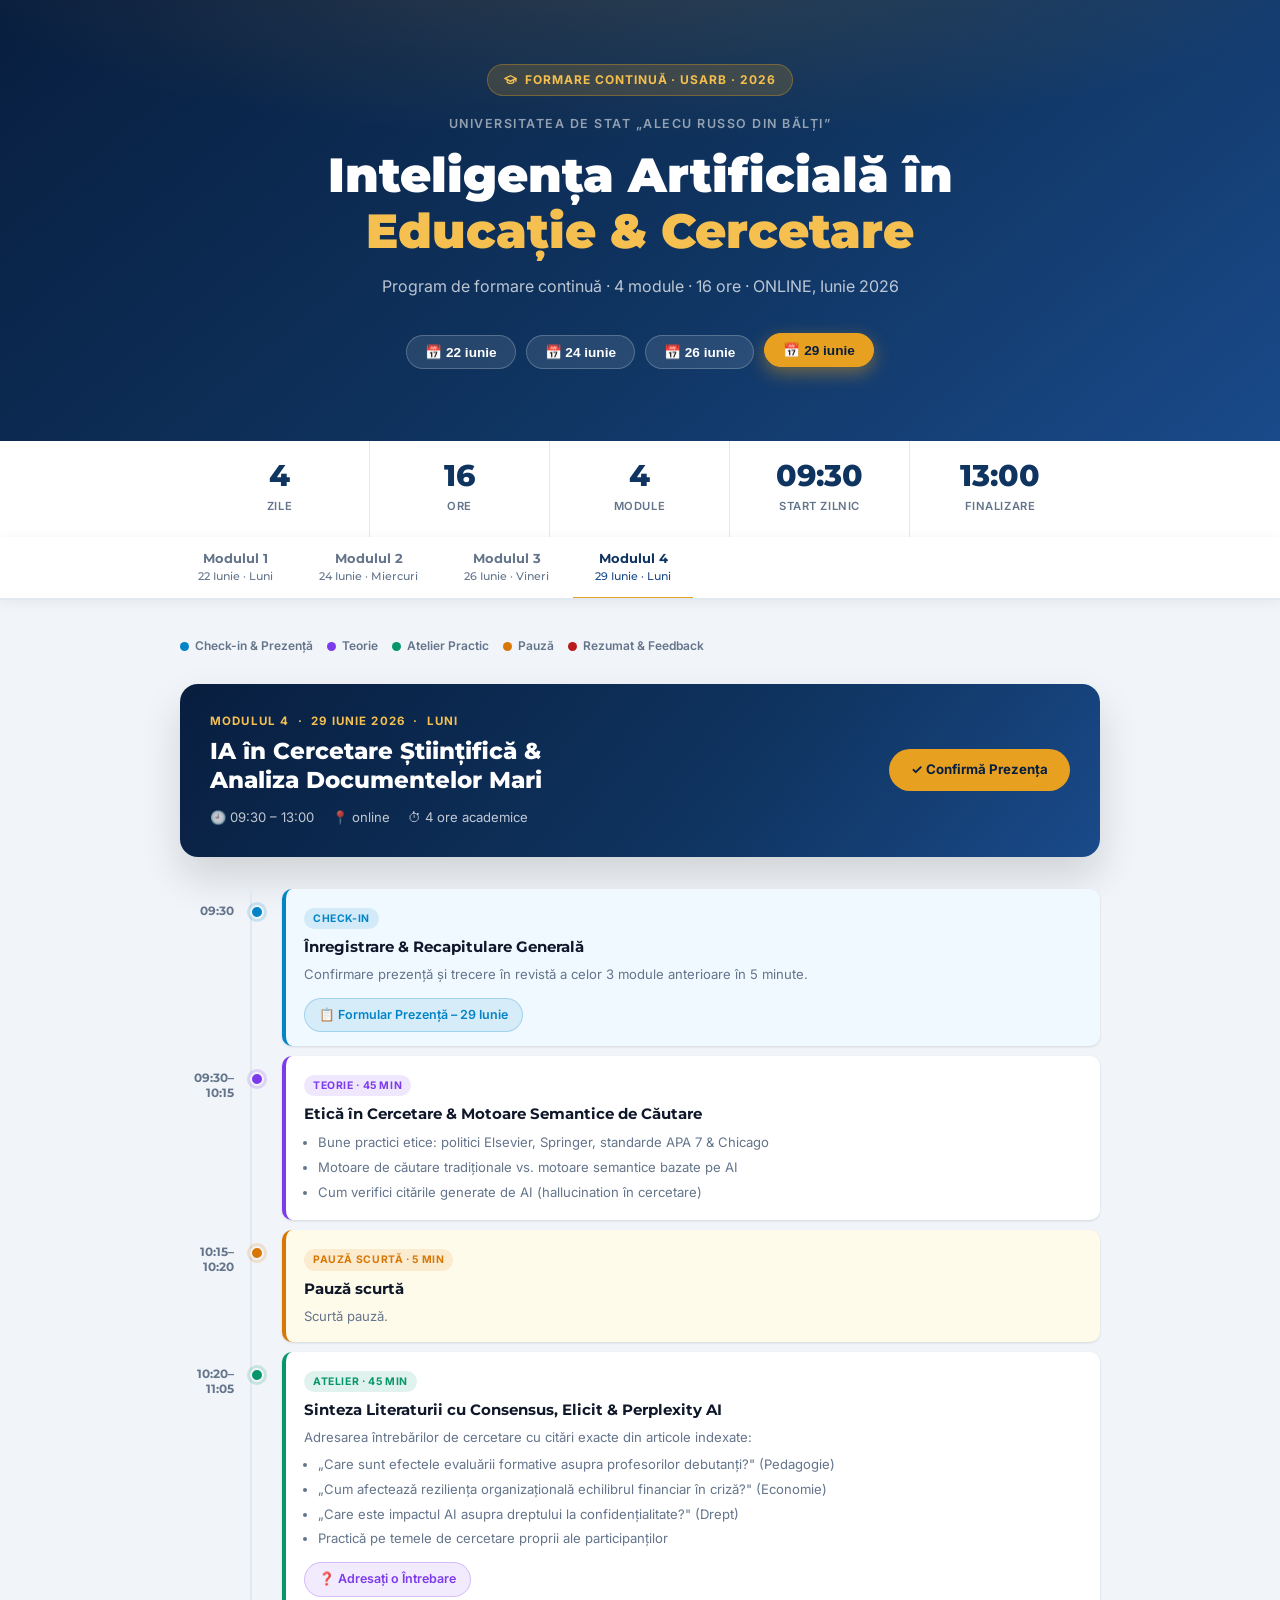
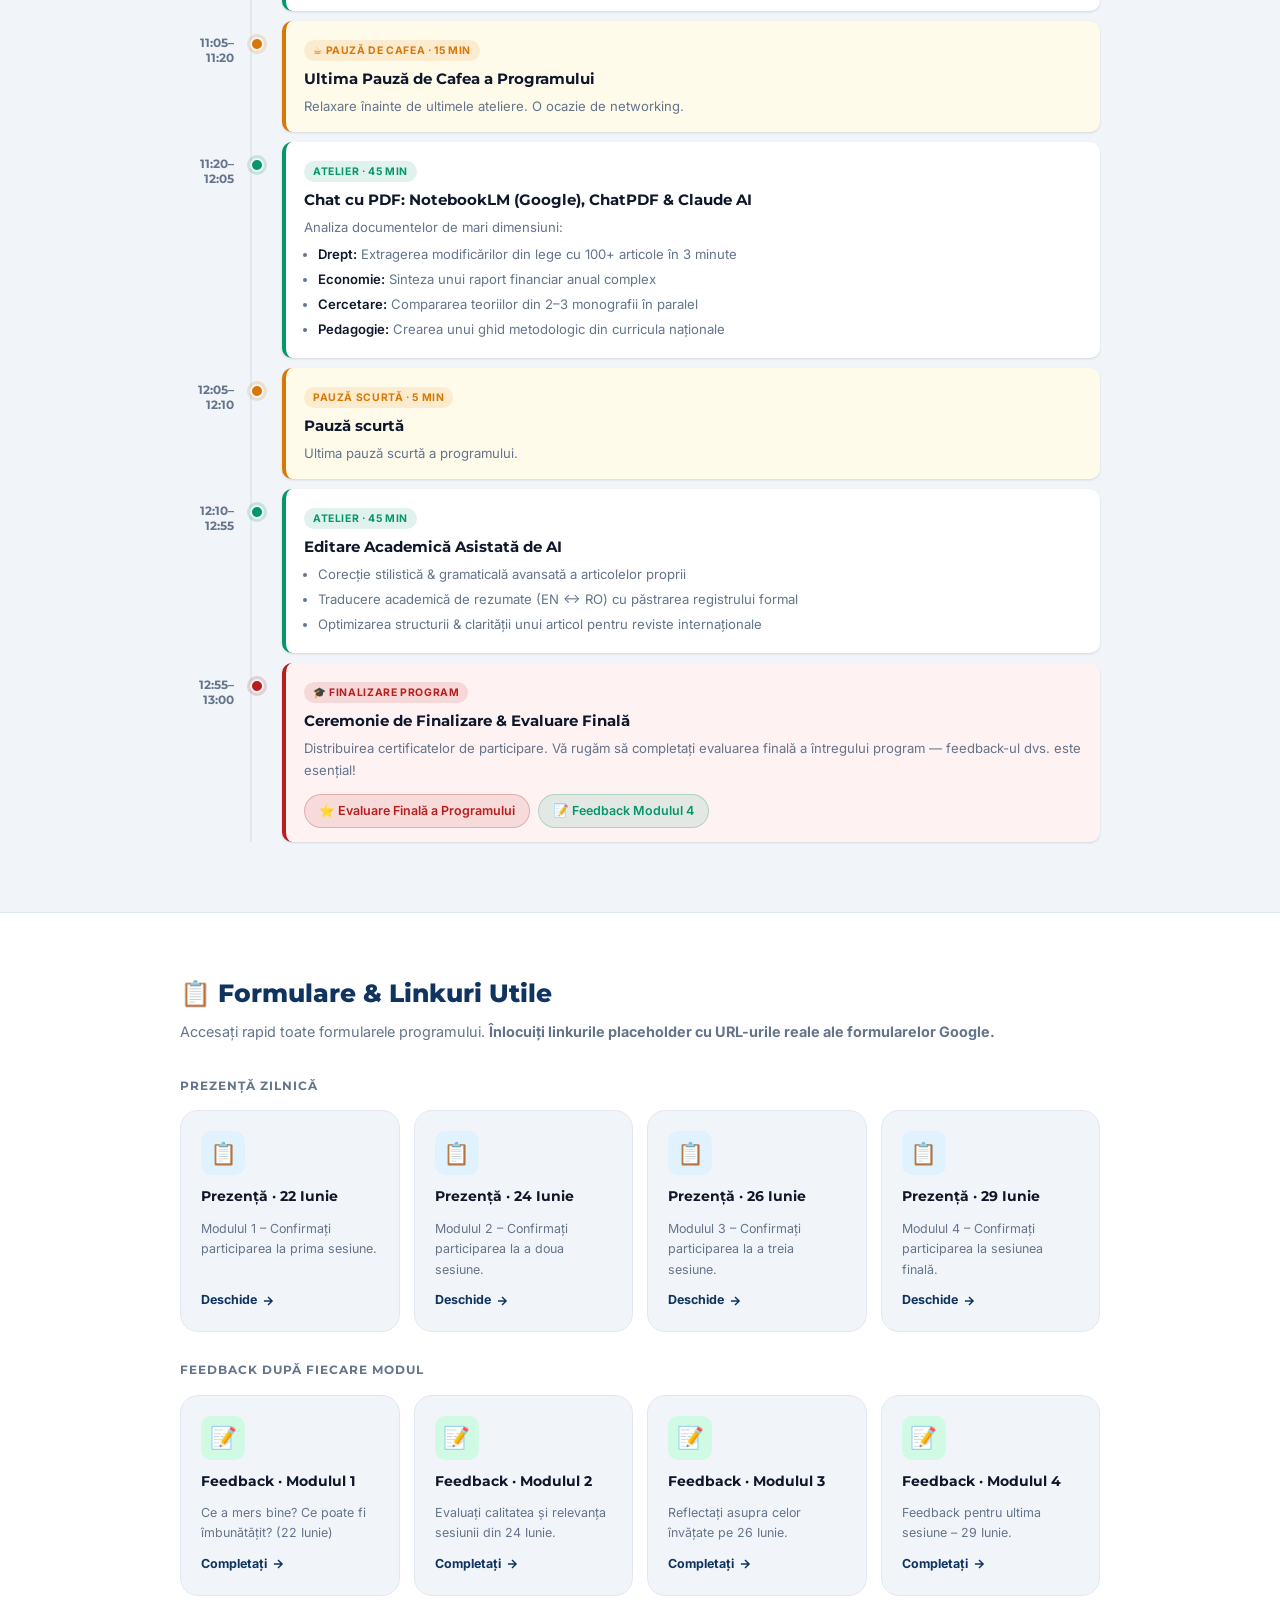
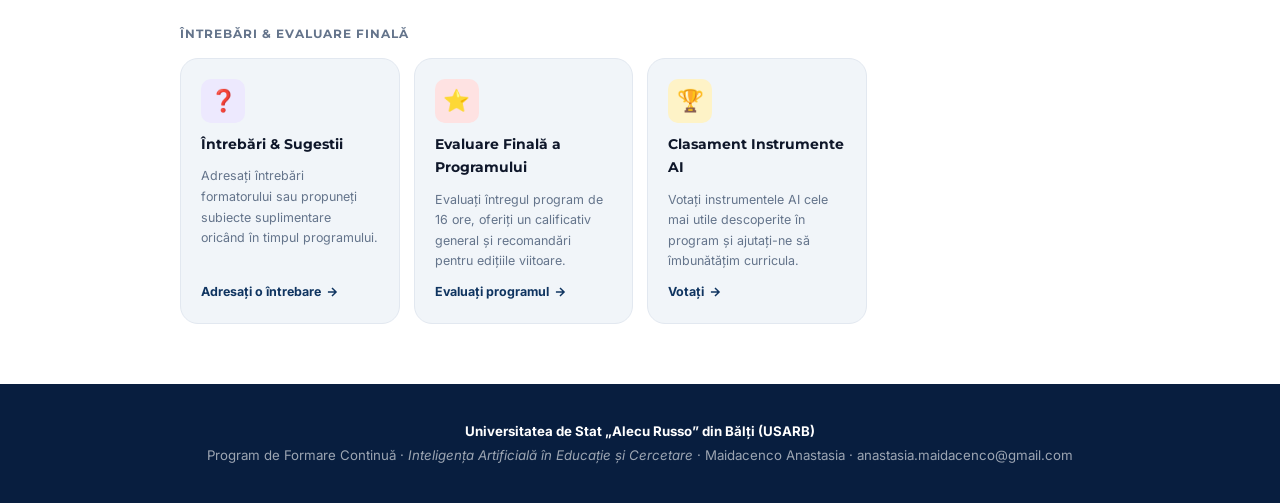
==== agenda.html @ d99ba024 "updates" ====
<!DOCTYPE html>
<html lang="ro">
<head>
  <meta charset="UTF-8" />
  <meta name="viewport" content="width=device-width, initial-scale=1.0" />
  <meta name="description" content="Agenda programului de formare continuă Inteligența Artificială în Educație și Cercetare – USARB, 22–29 Iunie 2026" />
  <title>IA în Educație &amp; Cercetare | Formare Continuă USARB 2026</title>
  <link rel="icon" href="./ai.ico" />
  <link rel="preconnect" href="https://fonts.googleapis.com" />
  <link rel="preconnect" href="https://fonts.gstatic.com" crossorigin />
  <link href="https://fonts.googleapis.com/css2?family=Montserrat:wght@400;600;700;800;900&family=Inter:wght@300;400;500;600&display=swap" rel="stylesheet" />
  <link rel="stylesheet" href="styles.css" />
</head>

<body>

<!-- ╔══════════════════════════════════════════╗
     ║  HERO                                    ║
     ╚══════════════════════════════════════════╝ -->
<header class="hero" id="top">
  <p class="hero-eyebrow">
    <svg width="13" height="13" viewBox="0 0 24 24" fill="none" stroke="currentColor" stroke-width="2.5" aria-hidden="true"><path d="M22 10v6M2 10l10-5 10 5-10 5z"/><path d="M6 12v5c3 3 9 3 12 0v-5"/></svg>
    <a href="index.html" target="_blank" rel="noopener" style="text-decoration: none;">Formare Continuă · USARB · 2026</a>
  </p>
  <p class="hero-inst">Universitatea de Stat „Alecu Russo din Bălți”</p>
  <h1>Inteligența Artificială în<br><em>Educație &amp; Cercetare</em></h1>
  <p class="hero-sub">Program de formare continuă · 4 module · 16 ore · ONLINE, Iunie 2026</p>
  <nav class="hero-chips" aria-label="Navigare rapidă pe zile">
    <button class="chip active" onclick="go(0)" aria-label="22 Iunie – Modulul 1">📅 22 iunie</button>
    <button class="chip"        onclick="go(1)" aria-label="24 Iunie – Modulul 2">📅 24 iunie</button>
    <button class="chip"        onclick="go(2)" aria-label="26 Iunie – Modulul 3">📅 26 iunie</button>
    <button class="chip"        onclick="go(3)" aria-label="29 Iunie – Modulul 4">📅 29 iunie</button>
  </nav>
</header>

<!-- ╔══════════════════════════════════════════╗
     ║  STATS                                   ║
     ╚══════════════════════════════════════════╝ -->
<div class="stats" role="region" aria-label="Statistici program">
  <div class="stats-row">
    <div class="stat"><span class="stat-n">4</span><span class="stat-l">Zile</span></div>
    <div class="stat"><span class="stat-n">16</span><span class="stat-l">Ore</span></div>
    <div class="stat"><span class="stat-n">4</span><span class="stat-l">Module</span></div>
    <div class="stat"><span class="stat-n">09:30</span><span class="stat-l">Start zilnic</span></div>
    <div class="stat"><span class="stat-n">13:00</span><span class="stat-l">Finalizare</span></div>
  </div>
</div>

<!-- ╔══════════════════════════════════════════╗
     ║  STICKY TAB BAR                          ║
     ╚══════════════════════════════════════════╝ -->
<div class="tab-bar" role="navigation" aria-label="Modulele programului">
  <div class="tab-list" role="tablist">
    <button class="tab active" role="tab" aria-selected="true"  aria-controls="d1" onclick="go(0)">Modulul 1<small>22 Iunie · Luni</small></button>
    <button class="tab"        role="tab" aria-selected="false" aria-controls="d2" onclick="go(1)">Modulul 2<small>24 Iunie · Miercuri</small></button>
    <button class="tab"        role="tab" aria-selected="false" aria-controls="d3" onclick="go(2)">Modulul 3<small>26 Iunie · Vineri</small></button>
    <button class="tab"        role="tab" aria-selected="false" aria-controls="d4" onclick="go(3)">Modulul 4<small>29 Iunie · Luni</small></button>
  </div>
</div>

<!-- ╔══════════════════════════════════════════╗
     ║  MAIN – DAY PANELS                       ║
     ╚══════════════════════════════════════════╝ -->
<main>
<div class="wrap">

  <!-- LEGEND -->
  <div class="legend" role="list" aria-label="Legendă tipuri activitate">
    <span class="legend-item" role="listitem"><span class="ldot" style="background:var(--checkin)"></span>Check-in &amp; Prezență</span>
    <span class="legend-item" role="listitem"><span class="ldot" style="background:var(--theory)"></span>Teorie</span>
    <span class="legend-item" role="listitem"><span class="ldot" style="background:var(--practice)"></span>Atelier Practic</span>
    <span class="legend-item" role="listitem"><span class="ldot" style="background:var(--break)"></span>Pauză</span>
    <span class="legend-item" role="listitem"><span class="ldot" style="background:var(--wrap)"></span>Rezumat &amp; Feedback</span>
  </div>

  <!-- ────────────────────────────────────────
       DAY 1 · 22 IUNIE
  ──────────────────────────────────────── -->
  <section class="panel active" id="d1" role="tabpanel" aria-labelledby="tab0">

    <div class="day-card">
      <div>
        <p class="day-label">Modulul 1 &nbsp;·&nbsp; 22 Iunie 2026 &nbsp;·&nbsp; Luni</p>
        <h2 class="day-title">Fundamentele IA Generative &amp;<br>Ingineria Prompturilor</h2>
        <div class="day-meta">
          <span>🕘 09:30 – 13:00</span>
          <span>📍 online</span>
          <span>⏱ 4 ore academice</span>
        </div>
      </div>
      <!-- ⬇ ÎNLOCUIȚI href cu link-ul real Google Form pentru prezență 22 Iunie -->
      <a href="https://forms.gle/aEkShYE8mNcdHRVi9" class="btn-presence" target="_blank" rel="noopener" aria-label="Confirmați prezența 22 Iunie">
        ✓ Confirmă Prezența
      </a>
    </div>

    <div class="timeline" role="list">

      <div class="tl-row" data-t="checkin" role="listitem">
        <div class="tl-time">09:30</div>
        <div class="tl-node"></div>
        <div class="tl-body"><div class="tl-card">
          <span class="tl-badge">Check-in</span>
          <h3 class="tl-title">Înregistrare &amp; Confirmare Prezență</h3>
          <p class="tl-desc">Bun venit! Vă rugăm să completați formularul de prezență.</p>
          <div class="tl-links">
            <!-- ⬇ ÎNLOCUIȚI href cu link-ul real Google Form pentru prezență 22 Iunie -->
            <a href="https://forms.gle/aEkShYE8mNcdHRVi9" class="tl-btn tl-btn-blue" target="_blank" rel="noopener">📋 Formular Prezență – 22 Iunie</a>
          </div>
        </div></div>
      </div>

      <div class="tl-row" data-t="theory" role="listitem">
        <div class="tl-time">09:40–<br>10:25</div>
        <div class="tl-node"></div>
        <div class="tl-body"><div class="tl-card">
          <span class="tl-badge">Teorie · 45 min</span>
          <h3 class="tl-title">Ce este IA Generativă? Cum „gândesc” Modelele de Limbaj?</h3>
          <div class="tl-desc"><ul>
            <li>ChatGPT, Gemini, Claude, Copilot – asemănări și diferențe</li>
            <li>Fenomenul de halucinație și limitele modelelor</li>
            <li>Bias-uri algoritmice și protecția datelor cu caracter personal</li>
            <li>Drepturi de autor în era AI</li>
          </ul></div>
        </div></div>
      </div>

      <div class="tl-row" data-t="break" role="listitem">
        <div class="tl-time">10:25<br>10:30</div>
        <div class="tl-node"></div>
        <div class="tl-body"><div class="tl-card">
          <span class="tl-badge">Pauză scurtă · 5 min</span>
          <h3 class="tl-title">Pauză scurtă</h3>
          <p class="tl-desc">Scurtă tranziție spre sarcini practice.</p>
        </div></div>
      </div>

      <div class="tl-row" data-t="practice" role="listitem">
        <div class="tl-time">10:30–<br>11:15</div>
        <div class="tl-node"></div>
        <div class="tl-body"><div class="tl-card">
          <span class="tl-badge">Atelier · 45 min</span>
          <h3 class="tl-title">Anatomia unui Prompt Perfect</h3>
          <div class="tl-desc">
            Formula: <strong>Rol + Context + Sarcină + Constrângeri + Format de ieșire</strong>
            <ul>
              <li>Exerciții pe discipline: Drept, Economie, Pedagogie, Filologie</li>
              <li>Compararea rezultatelor: prompt simplu vs. prompt structurat</li>
            </ul>
          </div>
          <div class="tl-links">
            <!-- ⬇ ÎNLOCUIȚI href cu link-ul real Google Form pentru întrebări -->
            <a href="https://forms.gle/SzxXMPDo7N8gscX97" class="tl-btn tl-btn-purple" target="_blank" rel="noopener">❓ Adresați o Întrebare</a>
          </div>
        </div></div>
      </div>

      <div class="tl-row" data-t="break" role="listitem">
        <div class="tl-time">11:15<br>11:30</div>
        <div class="tl-node"></div>
        <div class="tl-body"><div class="tl-card">
          <span class="tl-badge">☕ Pauză de cafea · 15 min</span>
          <h3 class="tl-title">Pauză de Cafea</h3>
          <p class="tl-desc">Relaxare, discuții informale, networking.</p>
        </div></div>
      </div>

      <div class="tl-row" data-t="practice" role="listitem">
        <div class="tl-time">11:30–<br>12:15</div>
        <div class="tl-node"></div>
        <div class="tl-body"><div class="tl-card">
          <span class="tl-badge">Atelier · 45 min</span>
          <h3 class="tl-title">Tehnici Avansate de Prompting</h3>
          <div class="tl-desc"><ul>
            <li><strong>Few-shot prompting</strong> – oferirea de exemple model pentru ghidarea AI</li>
            <li><strong>Chain-of-thought</strong> – solicitarea raționamentului pas cu pas</li>
            <li>Practică: compararea răspunsurilor pe 3 modele AI simultan</li>
          </ul></div>
          <h3 class="tl-title">Exercițiu pe Discipline: AI ca Asistent Metodologic</h3>
          <div class="tl-desc">Fiecare participant elaborează schița unei unități de curs:
            <ul>
              <li><strong>Drept:</strong> Spețe juridice complexe generate și rafinate cu AI</li>
              <li><strong>Economie:</strong> Planificarea unui studiu de caz de business</li>
              <li><strong>Pedagogie / Filologie:</strong> Proiectarea unei unități didactice interactive</li>
              <li><strong>Matematică / Informatică:</strong> Probleme contextualizate și soluții pas cu pas</li>
            </ul>
          </div>
          <div class="tl-links">
            <!-- ⬇ ÎNLOCUIȚI href cu link-ul real Google Form pentru feedback Modulul 1 -->
            <a href="https://forms.gle/72yTG4QFvQsHDFfN8" class="tl-btn tl-btn-green" target="_blank" rel="noopener">Atașati rezultat impreuna cu intrebari sau commentarii</a>
          </div>
        </div></div>
      </div>

      <div class="tl-row" data-t="wrap" role="listitem">
        <div class="tl-time">12:15–<br>13:00</div>
        <div class="tl-node"></div>
        <div class="tl-body"><div class="tl-card">
          <span class="tl-badge">Rezumat &amp; Feedback &amp; Reflecție</span>
          <h3 class="tl-title">Concluzii &amp; Feedback Modulul 1</h3>
          <p class="tl-desc">Recapitularea conceptelor-cheie. Vă rugăm să completați formularul de feedback!</p>
          <div class="tl-links">
            <!-- ⬇ ÎNLOCUIȚI href cu link-ul real Google Form pentru feedback Modulul 1 -->
            <a href="https://forms.gle/hF4bSeGwqnZJ17ax8" class="tl-btn tl-btn-green" target="_blank" rel="noopener">📝 Feedback Modulul 1</a>
          </div>
        </div></div>
      </div>

    </div><!-- /timeline -->
  </section>

  <!-- ────────────────────────────────────────
       DAY 2 · 24 IUNIE
  ──────────────────────────────────────── -->
  <section class="panel" id="d2" role="tabpanel" aria-labelledby="tab1">

    <div class="day-card">
      <div>
        <p class="day-label">Modulul 2 &nbsp;·&nbsp; 24 Iunie 2026 &nbsp;·&nbsp; Miercuri</p>
        <h2 class="day-title">IA pentru Proiectare Didactică &amp;<br>Generare de Conținut Multimedia</h2>
        <div class="day-meta">
          <span>🕘 09:30 – 13:00</span>
          <span>📍 online</span>
          <span>⏱ 4 ore academice</span>
        </div>
      </div>
      <!-- ⬇ ÎNLOCUIȚI href cu link-ul real Google Form pentru prezență 24 Iunie -->
      <a href="https://forms.gle/G8vURCR1p9mMXfnv7" class="btn-presence" target="_blank" rel="noopener">✓ Confirmă Prezența</a>
    </div>

    <div class="timeline" role="list">

      <div class="tl-row" data-t="checkin" role="listitem">
        <div class="tl-time">09:30</div>
        <div class="tl-node"></div>
        <div class="tl-body"><div class="tl-card">
          <span class="tl-badge">Check-in</span>
          <h3 class="tl-title">Înregistrare &amp; Recapitulare Modulul 1</h3>
          <p class="tl-desc">Confirmare prezență și 5 minute de recapitulare a tehnicilor de prompting.</p>
          <div class="tl-links">
            <!-- ⬇ ÎNLOCUIȚI href cu link-ul real Google Form pentru prezență 24 Iunie -->
            <a href="https://forms.gle/G8vURCR1p9mMXfnv7" class="tl-btn tl-btn-blue" target="_blank" rel="noopener">📋 Formular Prezență – 24 Iunie</a>
          </div>
        </div></div>
      </div>

      <div class="tl-row" data-t="theory" role="listitem">
        <div class="tl-time">09:30–<br>10:15</div>
        <div class="tl-node"></div>
        <div class="tl-body"><div class="tl-card">
          <span class="tl-badge">Teorie · 45 min</span>
          <h3 class="tl-title">Ecosistemul Instrumentelor AI pentru Educație</h3>
          <div class="tl-desc"><ul>
            <li>Eficientizarea timpului profesorului: de la planificare la materiale personalizate</li>
            <li>Dincolo de chat-urile textuale: instrumente specializate pentru educație</li>
            <li>Adaptarea materialelor la stilurile de învățare ale studenților</li>
          </ul></div>
        </div></div>
      </div>

      <div class="tl-row" data-t="break" role="listitem">
        <div class="tl-time">10:15–<br>10:20</div>
        <div class="tl-node"></div>
        <div class="tl-body"><div class="tl-card">
          <span class="tl-badge">Pauză scurtă · 5 min</span>
          <h3 class="tl-title">Pauză scurtă</h3>
          <p class="tl-desc">Scurtă pauză.</p>
        </div></div>
      </div>

      <div class="tl-row" data-t="practice" role="listitem">
        <div class="tl-time">10:20–<br>11:05</div>
        <div class="tl-node"></div>
        <div class="tl-body"><div class="tl-card">
          <span class="tl-badge">Atelier · 45 min</span>
          <h3 class="tl-title">Generare de Scenarii &amp; Studii de Caz pe Discipline</h3>
          <div class="tl-desc"><ul>
            <li><strong>Economie:</strong> Simulări de management de criză pentru IMM-uri</li>
            <li><strong>Drept:</strong> Crearea de spețe juridice complexe și motivări</li>
            <li><strong>Limbi Străine:</strong> Exerciții bazate pe articole de presă autentice</li>
            <li><strong>Psihologie:</strong> Scenarii de consiliere și studii de caz clinice</li>
          </ul></div>
          <div class="tl-links">
            <!-- ⬇ ÎNLOCUIȚI href cu link-ul real Google Form pentru întrebări -->
            <a href="https://forms.gle/SzxXMPDo7N8gscX97" class="tl-btn tl-btn-purple" target="_blank" rel="noopener">❓ Adresați o Întrebare</a>
          </div>
        </div></div>
      </div>

      <div class="tl-row" data-t="break" role="listitem">
        <div class="tl-time">11:05–<br>11:20</div>
        <div class="tl-node"></div>
        <div class="tl-body"><div class="tl-card">
          <span class="tl-badge">☕ Pauză de cafea · 15 min</span>
          <h3 class="tl-title">Pauză de Cafea</h3>
          <p class="tl-desc">Relaxare și discuții despre instrumentele descoperite.</p>
        </div></div>
      </div>

      <div class="tl-row" data-t="practice" role="listitem">
        <div class="tl-time">11:20–<br>12:05</div>
        <div class="tl-node"></div>
        <div class="tl-body"><div class="tl-card">
          <span class="tl-badge">Atelier · 45 min</span>
          <h3 class="tl-title">Design Vizual Automatizat: Gamma App &amp; Tome AI</h3>
          <div class="tl-desc">
            Transformați o schiță de curs text într-o prezentare interactivă structurată în <strong>sub 5 minute</strong>:
            <ul>
              <li>Demo live: de la text simplu la prezentare profesională</li>
              <li>Practică independentă pe tema disciplinei proprii</li>
              <li>Exportarea și personalizarea rezultatului</li>
            </ul>
          </div>
        </div></div>
      </div>

      <div class="tl-row" data-t="break" role="listitem">
        <div class="tl-time">12:05–<br>12:10</div>
        <div class="tl-node"></div>
        <div class="tl-body"><div class="tl-card">
          <span class="tl-badge">Pauză scurtă · 5 min</span>
          <h3 class="tl-title">Pauză scurtă</h3>
          <p class="tl-desc">Scurtă pauză de tranziție.</p>
        </div></div>
      </div>

      <div class="tl-row" data-t="practice" role="listitem">
        <div class="tl-time">12:10–<br>12:55</div>
        <div class="tl-node"></div>
        <div class="tl-body"><div class="tl-card">
          <span class="tl-badge">Atelier · 45 min</span>
          <h3 class="tl-title">MagicSchool AI &amp; Eduaide.Ai – Resurse Educaționale</h3>
          <div class="tl-desc"><ul>
            <li>Generarea automată de planuri de lecție detaliate pe teme specifice</li>
            <li>Crearea de liste de lecturi recomandate și bibliografie adnotată</li>
            <li>Activități interactive de „spargere a gheții" (icebreakers) pentru prima oră de curs</li>
          </ul></div>
        </div></div>
      </div>

      <div class="tl-row" data-t="wrap" role="listitem">
        <div class="tl-time">12:55–<br>13:00</div>
        <div class="tl-node"></div>
        <div class="tl-body"><div class="tl-card">
          <span class="tl-badge">Rezumat &amp; Feedback</span>
          <h3 class="tl-title">Concluzii &amp; Feedback Modulul 2</h3>
          <p class="tl-desc">Care instrument v-a impresionat cel mai mult? Evaluați sesiunea!</p>
          <div class="tl-links">
            <!-- ⬇ ÎNLOCUIȚI href cu link-ul real Google Form pentru feedback Modulul 2 -->
            <a href="https://forms.gle/FEEDBACK-M2-24-IUNIE" class="tl-btn tl-btn-green" target="_blank" rel="noopener">📝 Feedback Modulul 2</a>
          </div>
        </div></div>
      </div>

    </div>
  </section>

  <!-- ────────────────────────────────────────
       DAY 3 · 26 IUNIE
  ──────────────────────────────────────── -->
  <section class="panel" id="d3" role="tabpanel" aria-labelledby="tab2">

    <div class="day-card">
      <div>
        <p class="day-label">Modulul 3 &nbsp;·&nbsp; 26 Iunie 2026 &nbsp;·&nbsp; Vineri</p>
        <h2 class="day-title">Evaluarea Asistată de IA &amp;<br>Managementul Plagiatului</h2>
        <div class="day-meta">
          <span>🕘 09:30 – 13:00</span>
          <span>📍 online</span>
          <span>⏱ 4 ore academice</span>
        </div>
      </div>
      <!-- ⬇ ÎNLOCUIȚI href cu link-ul real Google Form pentru prezență 26 Iunie -->
      <a href="https://forms.gle/G8vURCR1p9mMXfnv7" class="btn-presence" target="_blank" rel="noopener">✓ Confirmă Prezența</a>
    </div>

    <div class="timeline" role="list">

      <div class="tl-row" data-t="checkin" role="listitem">
        <div class="tl-time">09:30</div>
        <div class="tl-node"></div>
        <div class="tl-body"><div class="tl-card">
          <span class="tl-badge">Check-in</span>
          <h3 class="tl-title">Înregistrare &amp; Recapitulare Modulul 2</h3>
          <p class="tl-desc">Confirmare prezență și 5 minute de recapitulare a instrumentelor de proiectare didactică.</p>
          <div class="tl-links">
            <!-- ⬇ ÎNLOCUIȚI href cu link-ul real Google Form pentru prezență 26 Iunie -->
            <a href="https://forms.gle/G8vURCR1p9mMXfnv7" class="tl-btn tl-btn-blue" target="_blank" rel="noopener">📋 Formular Prezență – 26 Iunie</a>
          </div>
        </div></div>
      </div>

      <div class="tl-row" data-t="theory" role="listitem">
        <div class="tl-time">09:30–<br>10:15</div>
        <div class="tl-node"></div>
        <div class="tl-body"><div class="tl-card">
          <span class="tl-badge">Teorie · 45 min</span>
          <h3 class="tl-title">Cum se Schimbă Evaluarea în Era AI?</h3>
          <div class="tl-desc"><ul>
            <li>De la memorare la gândire critică – regândirea tipurilor de sarcini</li>
            <li>Mitul detectoarelor de AI: de ce au o rată ridicată de fals-pozitiv</li>
            <li>Abordarea etică a suspiciunilor de utilizare AI de studenți</li>
            <li>Designul evaluărilor autentice care nu pot fi „trișate" cu AI</li>
          </ul></div>
        </div></div>
      </div>

      <div class="tl-row" data-t="break" role="listitem">
        <div class="tl-time">10:15–<br>10:20</div>
        <div class="tl-node"></div>
        <div class="tl-body"><div class="tl-card">
          <span class="tl-badge">Pauză scurtă · 5 min</span>
          <h3 class="tl-title">Pauză scurtă</h3>
          <p class="tl-desc">Scurtă pauză.</p>
        </div></div>
      </div>

      <div class="tl-row" data-t="practice" role="listitem">
        <div class="tl-time">10:20–<br>11:05</div>
        <div class="tl-node"></div>
        <div class="tl-body"><div class="tl-card">
          <span class="tl-badge">Atelier · 45 min</span>
          <h3 class="tl-title">Generarea de Instrumente de Evaluare cu Quizizz AI &amp; ChatGPT</h3>
          <div class="tl-desc"><ul>
            <li>Teste grilă cu variantele de răspuns distractoare de calitate</li>
            <li>Întrebări deschise axate pe argumentare și raționament critic</li>
            <li>Mini-proiecte și sarcini de performanță pe discipline specifice</li>
          </ul></div>
          <div class="tl-links">
            <!-- ⬇ ÎNLOCUIȚI href cu link-ul real Google Form pentru întrebări -->
            <a href="https://forms.gle/SzxXMPDo7N8gscX97" class="tl-btn tl-btn-purple" target="_blank" rel="noopener">❓ Adresați o Întrebare</a>
          </div>
        </div></div>
      </div>

      <div class="tl-row" data-t="break" role="listitem">
        <div class="tl-time">11:05–<br>11:20</div>
        <div class="tl-node"></div>
        <div class="tl-body"><div class="tl-card">
          <span class="tl-badge">☕ Pauză de cafea · 15 min</span>
          <h3 class="tl-title">Pauză de Cafea</h3>
          <p class="tl-desc">Relaxare și schimb de experiențe privind evaluarea.</p>
        </div></div>
      </div>

      <div class="tl-row" data-t="practice" role="listitem">
        <div class="tl-time">11:20–<br>12:05</div>
        <div class="tl-node"></div>
        <div class="tl-body"><div class="tl-card">
          <span class="tl-badge">Atelier · 45 min</span>
          <h3 class="tl-title">Crearea Matricelor de Corectare (Rubrics) cu AI</h3>
          <div class="tl-desc">
            Generare de bareme precise pe niveluri de competență (1–5 / A–F):
            <ul>
              <li><strong>Psihologie:</strong> Rubrică pentru eseu de psihologie cognitivă</li>
              <li><strong>Management:</strong> Rubrică pentru analiză de caz strategic</li>
              <li><strong>Drept:</strong> Barem pentru motivarea soluției juridice</li>
              <li><strong>Alte discipline:</strong> Adaptare personalizată în 10 minute</li>
            </ul>
          </div>
        </div></div>
      </div>

      <div class="tl-row" data-t="break" role="listitem">
        <div class="tl-time">12:05–<br>12:10</div>
        <div class="tl-node"></div>
        <div class="tl-body"><div class="tl-card">
          <span class="tl-badge">Pauză scurtă · 5 min</span>
          <h3 class="tl-title">Pauză scurtă</h3>
          <p class="tl-desc">Scurtă pauză.</p>
        </div></div>
      </div>

      <div class="tl-row" data-t="practice" role="listitem">
        <div class="tl-time">12:10–<br>12:55</div>
        <div class="tl-node"></div>
        <div class="tl-body"><div class="tl-card">
          <span class="tl-badge">Atelier · 45 min</span>
          <h3 class="tl-title">Feedback Formativ Automatizat pe Texte Studențești</h3>
          <div class="tl-desc">
            Simularea corectării unui text cu AI:
            <ul>
              <li>Tehnici de generare a sugestiilor structurate de îmbunătățire</li>
              <li>Economisirea timpului de corectare cu până la 60%</li>
              <li>Practică: fiecare participant corectează un text relevant disciplinei proprii</li>
            </ul>
          </div>
        </div></div>
      </div>

      <div class="tl-row" data-t="wrap" role="listitem">
        <div class="tl-time">12:55–<br>13:00</div>
        <div class="tl-node"></div>
        <div class="tl-body"><div class="tl-card">
          <span class="tl-badge">Rezumat &amp; Feedback</span>
          <h3 class="tl-title">Concluzii &amp; Feedback Modulul 3</h3>
          <p class="tl-desc">Ce strategie de evaluare veți implementa primul semestru? Completați feedback-ul!</p>
          <div class="tl-links">
            <!-- ⬇ ÎNLOCUIȚI href cu link-ul real Google Form pentru feedback Modulul 3 -->
            <a href="https://forms.gle/FEEDBACK-M3-26-IUNIE" class="tl-btn tl-btn-green" target="_blank" rel="noopener">📝 Feedback Modulul 3</a>
          </div>
        </div></div>
      </div>

    </div>
  </section>

  <!-- ────────────────────────────────────────
       DAY 4 · 29 IUNIE
  ──────────────────────────────────────── -->
  <section class="panel" id="d4" role="tabpanel" aria-labelledby="tab3">

    <div class="day-card">
      <div>
        <p class="day-label">Modulul 4 &nbsp;·&nbsp; 29 Iunie 2026 &nbsp;·&nbsp; Luni</p>
        <h2 class="day-title">IA în Cercetare Științifică &amp;<br>Analiza Documentelor Mari</h2>
        <div class="day-meta">
          <span>🕘 09:30 – 13:00</span>
          <span>📍 online</span>
          <span>⏱ 4 ore academice</span>
        </div>
      </div>
      <!-- ⬇ ÎNLOCUIȚI href cu link-ul real Google Form pentru prezență 29 Iunie -->
      <a href="https://forms.gle/G8vURCR1p9mMXfnv7" class="btn-presence" target="_blank" rel="noopener">✓ Confirmă Prezența</a>
    </div>

    <div class="timeline" role="list">

      <div class="tl-row" data-t="checkin" role="listitem">
        <div class="tl-time">09:30</div>
        <div class="tl-node"></div>
        <div class="tl-body"><div class="tl-card">
          <span class="tl-badge">Check-in</span>
          <h3 class="tl-title">Înregistrare &amp; Recapitulare Generală</h3>
          <p class="tl-desc">Confirmare prezență și trecere în revistă a celor 3 module anterioare în 5 minute.</p>
          <div class="tl-links">
            <!-- ⬇ ÎNLOCUIȚI href cu link-ul real Google Form pentru prezență 29 Iunie -->
            <a href="https://forms.gle/G8vURCR1p9mMXfnv7" class="tl-btn tl-btn-blue" target="_blank" rel="noopener">📋 Formular Prezență – 29 Iunie</a>
          </div>
        </div></div>
      </div>

      <div class="tl-row" data-t="theory" role="listitem">
        <div class="tl-time">09:30–<br>10:15</div>
        <div class="tl-node"></div>
        <div class="tl-body"><div class="tl-card">
          <span class="tl-badge">Teorie · 45 min</span>
          <h3 class="tl-title">Etică în Cercetare &amp; Motoare Semantice de Căutare</h3>
          <div class="tl-desc"><ul>
            <li>Bune practici etice: politici Elsevier, Springer, standarde APA 7 &amp; Chicago</li>
            <li>Motoare de căutare tradiționale vs. motoare semantice bazate pe AI</li>
            <li>Cum verifici citările generate de AI (hallucination în cercetare)</li>
          </ul></div>
        </div></div>
      </div>

      <div class="tl-row" data-t="break" role="listitem">
        <div class="tl-time">10:15–<br>10:20</div>
        <div class="tl-node"></div>
        <div class="tl-body"><div class="tl-card">
          <span class="tl-badge">Pauză scurtă · 5 min</span>
          <h3 class="tl-title">Pauză scurtă</h3>
          <p class="tl-desc">Scurtă pauză.</p>
        </div></div>
      </div>

      <div class="tl-row" data-t="practice" role="listitem">
        <div class="tl-time">10:20–<br>11:05</div>
        <div class="tl-node"></div>
        <div class="tl-body"><div class="tl-card">
          <span class="tl-badge">Atelier · 45 min</span>
          <h3 class="tl-title">Sinteza Literaturii cu Consensus, Elicit &amp; Perplexity AI</h3>
          <div class="tl-desc">
            Adresarea întrebărilor de cercetare cu citări exacte din articole indexate:
            <ul>
              <li>„Care sunt efectele evaluării formative asupra profesorilor debutanți?" (Pedagogie)</li>
              <li>„Cum afectează reziliența organizațională echilibrul financiar în criză?" (Economie)</li>
              <li>„Care este impactul AI asupra dreptului la confidențialitate?" (Drept)</li>
              <li>Practică pe temele de cercetare proprii ale participanților</li>
            </ul>
          </div>
          <div class="tl-links">
            <!-- ⬇ ÎNLOCUIȚI href cu link-ul real Google Form pentru întrebări -->
            <a href="https://forms.gle/tVtxnvo9UCrSiaKn6" class="tl-btn tl-btn-purple" target="_blank" rel="noopener">❓ Adresați o Întrebare</a>
          </div>
        </div></div>
      </div>

      <div class="tl-row" data-t="break" role="listitem">
        <div class="tl-time">11:05–<br>11:20</div>
        <div class="tl-node"></div>
        <div class="tl-body"><div class="tl-card">
          <span class="tl-badge">☕ Pauză de cafea · 15 min</span>
          <h3 class="tl-title">Ultima Pauză de Cafea a Programului</h3>
          <p class="tl-desc">Relaxare înainte de ultimele ateliere. O ocazie de networking.</p>
        </div></div>
      </div>

      <div class="tl-row" data-t="practice" role="listitem">
        <div class="tl-time">11:20–<br>12:05</div>
        <div class="tl-node"></div>
        <div class="tl-body"><div class="tl-card">
          <span class="tl-badge">Atelier · 45 min</span>
          <h3 class="tl-title">Chat cu PDF: NotebookLM (Google), ChatPDF &amp; Claude AI</h3>
          <div class="tl-desc">
            Analiza documentelor de mari dimensiuni:
            <ul>
              <li><strong>Drept:</strong> Extragerea modificărilor din lege cu 100+ articole în 3 minute</li>
              <li><strong>Economie:</strong> Sinteza unui raport financiar anual complex</li>
              <li><strong>Cercetare:</strong> Compararea teoriilor din 2–3 monografii în paralel</li>
              <li><strong>Pedagogie:</strong> Crearea unui ghid metodologic din curricula naționale</li>
            </ul>
          </div>
        </div></div>
      </div>

      <div class="tl-row" data-t="break" role="listitem">
        <div class="tl-time">12:05–<br>12:10</div>
        <div class="tl-node"></div>
        <div class="tl-body"><div class="tl-card">
          <span class="tl-badge">Pauză scurtă · 5 min</span>
          <h3 class="tl-title">Pauză scurtă</h3>
          <p class="tl-desc">Ultima pauză scurtă a programului.</p>
        </div></div>
      </div>

      <div class="tl-row" data-t="practice" role="listitem">
        <div class="tl-time">12:10–<br>12:55</div>
        <div class="tl-node"></div>
        <div class="tl-body"><div class="tl-card">
          <span class="tl-badge">Atelier · 45 min</span>
          <h3 class="tl-title">Editare Academică Asistată de AI</h3>
          <div class="tl-desc"><ul>
            <li>Corecție stilistică &amp; gramaticală avansată a articolelor proprii</li>
            <li>Traducere academică de rezumate (EN ↔ RO) cu păstrarea registrului formal</li>
            <li>Optimizarea structurii &amp; clarității unui articol pentru reviste internaționale</li>
          </ul></div>
        </div></div>
      </div>

      <div class="tl-row" data-t="wrap" role="listitem">
        <div class="tl-time">12:55–<br>13:00</div>
        <div class="tl-node"></div>
        <div class="tl-body"><div class="tl-card">
          <span class="tl-badge">🎓 Finalizare Program</span>
          <h3 class="tl-title">Ceremonie de Finalizare &amp; Evaluare Finală</h3>
          <p class="tl-desc">Distribuirea certificatelor de participare. Vă rugăm să completați evaluarea finală a întregului program — feedback-ul dvs. este esențial!</p>
          <div class="tl-links">
            <!-- ⬇ ÎNLOCUIȚI href cu link-ul real Google Form pentru evaluarea finală -->
            <a href="https://forms.gle/EVALUARE-FINALA-PROGRAM" class="tl-btn tl-btn-red" target="_blank" rel="noopener">⭐ Evaluare Finală a Programului</a>
            <!-- ⬇ ÎNLOCUIȚI href cu link-ul real Google Form pentru feedback Modulul 4 -->
            <a href="https://forms.gle/FEEDBACK-M4-29-IUNIE" class="tl-btn tl-btn-green" target="_blank" rel="noopener">📝 Feedback Modulul 4</a>
          </div>
        </div></div>
      </div>

    </div>
  </section>

</div><!-- /wrap -->
</main>

<!-- ╔══════════════════════════════════════════╗
     ║  FORMULARE — linkuri centralizate        ║
     ╚══════════════════════════════════════════╝ -->
<section class="forms-section" id="formulare" aria-labelledby="forms-h">
  <div class="wrap">
    <div class="section-head">
      <h2 id="forms-h">📋 Formulare &amp; Linkuri Utile</h2>
      <p>Accesați rapid toate formularele programului. <strong>Înlocuiți linkurile placeholder cu URL-urile reale ale formularelor Google.</strong></p>
    </div>

    <p class="forms-group-title">Prezență zilnică</p>
    <div class="forms-grid">
      <!-- ⬇ ÎNLOCUIȚI toate href-urile cu linkurile reale -->
      <a href="https://forms.gle/PREZENTA-22-IUNIE" class="form-card" target="_blank" rel="noopener">
        <div class="form-icon" style="background:#e0f2fe">📋</div>
        <div class="form-name">Prezență · 22 Iunie</div>
        <div class="form-desc">Modulul 1 – Confirmați participarea la prima sesiune.</div>
        <div class="form-cta">Deschide <svg width="14" height="14" viewBox="0 0 24 24" fill="none" stroke="currentColor" stroke-width="2.5" aria-hidden="true"><path d="M5 12h14M12 5l7 7-7 7"/></svg></div>
      </a>
      <a href="https://forms.gle/PREZENTA-24-IUNIE" class="form-card" data-unlock="2026-06-24" target="_blank" rel="noopener">
        <div class="form-icon" style="background:#e0f2fe">📋</div>
        <div class="form-name">Prezență · 24 Iunie</div>
        <div class="form-desc">Modulul 2 – Confirmați participarea la a doua sesiune.</div>
        <div class="form-cta">Deschide <svg width="14" height="14" viewBox="0 0 24 24" fill="none" stroke="currentColor" stroke-width="2.5" aria-hidden="true"><path d="M5 12h14M12 5l7 7-7 7"/></svg></div>
      </a>
      <a href="https://forms.gle/PREZENTA-26-IUNIE" class="form-card" data-unlock="2026-06-26" target="_blank" rel="noopener">
        <div class="form-icon" style="background:#e0f2fe">📋</div>
        <div class="form-name">Prezență · 26 Iunie</div>
        <div class="form-desc">Modulul 3 – Confirmați participarea la a treia sesiune.</div>
        <div class="form-cta">Deschide <svg width="14" height="14" viewBox="0 0 24 24" fill="none" stroke="currentColor" stroke-width="2.5" aria-hidden="true"><path d="M5 12h14M12 5l7 7-7 7"/></svg></div>
      </a>
      <a href="https://forms.gle/PREZENTA-29-IUNIE" class="form-card" data-unlock="2026-06-29" target="_blank" rel="noopener">
        <div class="form-icon" style="background:#e0f2fe">📋</div>
        <div class="form-name">Prezență · 29 Iunie</div>
        <div class="form-desc">Modulul 4 – Confirmați participarea la sesiunea finală.</div>
        <div class="form-cta">Deschide <svg width="14" height="14" viewBox="0 0 24 24" fill="none" stroke="currentColor" stroke-width="2.5" aria-hidden="true"><path d="M5 12h14M12 5l7 7-7 7"/></svg></div>
      </a>
    </div>

    <p class="forms-group-title">Feedback după fiecare modul</p>
    <div class="forms-grid">
      <a href="https://forms.gle/w1LH9mbY6tZCcpyK8" class="form-card" target="_blank" rel="noopener">
        <div class="form-icon" style="background:#d1fae5">📝</div>
        <div class="form-name">Feedback · Modulul 1</div>
        <div class="form-desc">Ce a mers bine? Ce poate fi îmbunătățit? (22 Iunie)</div>
        <div class="form-cta">Completați <svg width="14" height="14" viewBox="0 0 24 24" fill="none" stroke="currentColor" stroke-width="2.5" aria-hidden="true"><path d="M5 12h14M12 5l7 7-7 7"/></svg></div>
      </a>
      <a href="https://forms.gle/w1LH9mbY6tZCcpyK8" class="form-card" target="_blank" rel="noopener">
        <div class="form-icon" style="background:#d1fae5">📝</div>
        <div class="form-name" data-unlock="2026-06-24">Feedback · Modulul 2</div>
        <div class="form-desc">Evaluați calitatea și relevanța sesiunii din 24 Iunie.</div>
        <div class="form-cta">Completați <svg width="14" height="14" viewBox="0 0 24 24" fill="none" stroke="currentColor" stroke-width="2.5" aria-hidden="true"><path d="M5 12h14M12 5l7 7-7 7"/></svg></div>
      </a>
      <a href="https://forms.gle/w1LH9mbY6tZCcpyK8" class="form-card" target="_blank" rel="noopener">
        <div class="form-icon" style="background:#d1fae5">📝</div>
        <div class="form-name" data-unlock="2026-06-26">Feedback · Modulul 3</div>
        <div class="form-desc">Reflectați asupra celor învățate pe 26 Iunie.</div>
        <div class="form-cta">Completați <svg width="14" height="14" viewBox="0 0 24 24" fill="none" stroke="currentColor" stroke-width="2.5" aria-hidden="true"><path d="M5 12h14M12 5l7 7-7 7"/></svg></div>
      </a>
      <a href="https://forms.gle/w1LH9mbY6tZCcpyK8" class="form-card" target="_blank" rel="noopener">
        <div class="form-icon" style="background:#d1fae5">📝</div>
        <div class="form-name" data-unlock="2026-06-29">Feedback · Modulul 4</div>
        <div class="form-desc">Feedback pentru ultima sesiune – 29 Iunie.</div>
        <div class="form-cta">Completați <svg width="14" height="14" viewBox="0 0 24 24" fill="none" stroke="currentColor" stroke-width="2.5" aria-hidden="true"><path d="M5 12h14M12 5l7 7-7 7"/></svg></div>
      </a>
    </div>

    <p class="forms-group-title">Întrebări &amp; Evaluare finală</p>
    <div class="forms-grid">
      <a href="https://forms.gle/SzxXMPDo7N8gscX97" class="form-card" target="_blank" rel="noopener">
        <div class="form-icon" style="background:#ede9fe">❓</div>
        <div class="form-name">Întrebări &amp; Sugestii</div>
        <div class="form-desc">Adresați întrebări formatorului sau propuneți subiecte suplimentare oricând în timpul programului.</div>
        <div class="form-cta">Adresați o întrebare <svg width="14" height="14" viewBox="0 0 24 24" fill="none" stroke="currentColor" stroke-width="2.5" aria-hidden="true"><path d="M5 12h14M12 5l7 7-7 7"/></svg></div>
      </a>
      <a href="https://forms.gle/EVALUARE-FINALA-PROGRAM" class="form-card" data-unlock="2026-06-29" target="_blank" rel="noopener">
        <div class="form-icon" style="background:#fee2e2">⭐</div>
        <div class="form-name">Evaluare Finală a Programului</div>
        <div class="form-desc">Evaluați întregul program de 16 ore, oferiți un calificativ general și recomandări pentru edițiile viitoare.</div>
        <div class="form-cta">Evaluați programul <svg width="14" height="14" viewBox="0 0 24 24" fill="none" stroke="currentColor" stroke-width="2.5" aria-hidden="true"><path d="M5 12h14M12 5l7 7-7 7"/></svg></div>
      </a>
      <a href="https://forms.gle/RANKING-INSTRUMENTE" class="form-card" data-unlock="2026-06-29" target="_blank" rel="noopener">
        <div class="form-icon" style="background:#fef3c7">🏆</div>
        <div class="form-name">Clasament Instrumente AI</div>
        <div class="form-desc">Votați instrumentele AI cele mai utile descoperite în program și ajutați-ne să îmbunătățim curricula.</div>
        <div class="form-cta">Votați <svg width="14" height="14" viewBox="0 0 24 24" fill="none" stroke="currentColor" stroke-width="2.5" aria-hidden="true"><path d="M5 12h14M12 5l7 7-7 7"/></svg></div>
      </a>
    </div>

  </div>
</section>

<!-- ╔══════════════════════════════════════════╗
     ║  FOOTER                                  ║
     ╚══════════════════════════════════════════╝ -->
<footer>
  <strong>Universitatea de Stat „Alecu Russo” din Bălți (USARB)</strong><br>
  Program de Formare Continuă · <em>Inteligența Artificială în Educație și Cercetare</em> · Maidacenco Anastasia · anastasia.maidacenco@gmail.com<br>
</footer>

<!-- BACK TO TOP -->
<a href="#top" id="btt" aria-label="Înapoi la începutul paginii">
  <svg width="20" height="20" viewBox="0 0 24 24" fill="none" stroke="currentColor" stroke-width="2.5" aria-hidden="true"><path d="M18 15l-6-6-6 6"/></svg>
</a>

<!-- ╔══════════════════════════════════════════╗
     ║  SCRIPT                                  ║
     ╚══════════════════════════════════════════╝ -->
<script>
  const panels = document.querySelectorAll('.panel');
  const tabs   = document.querySelectorAll('.tab');
  const chips  = document.querySelectorAll('.chip');

  // Each module unlocks on (and after) its session date.
  // Module 1 (22 Iunie) is always unlocked so participants can access it the day before.
  const unlockDates = [
    new Date(2026, 5, 22),   // Module 1 – always visible
    new Date(2026, 5, 24),   // Module 2
    new Date(2026, 5, 26),   // Module 3
    new Date(2026, 5, 29),   // Module 4
  ];

  const todayMidnight = new Date();
  todayMidnight.setHours(0, 0, 0, 0);

  function isUnlocked(i) {
    if (i === 0) return true;  // Module 1 always available
    const d = new Date(unlockDates[i]);
    d.setHours(0, 0, 0, 0);
    return todayMidnight >= d;
  }

  // Hide tabs and hero chips for locked modules
  tabs.forEach((tab, i) => {
    if (!isUnlocked(i)) tab.style.display = 'none';
  });
  chips.forEach((chip, i) => {
    if (!isUnlocked(i)) chip.style.display = 'none';
  });

  function go(i) {
    if (!isUnlocked(i)) return;  // guard: never navigate to a locked module
    panels.forEach((p, idx) => p.classList.toggle('active', idx === i));
    tabs.forEach((t, idx) => {
      t.classList.toggle('active', idx === i);
      t.setAttribute('aria-selected', idx === i);
    });
    chips.forEach((c, idx) => c.classList.toggle('active', idx === i));
    const bar = document.querySelector('.tab-bar');
    bar.scrollIntoView({ behavior: 'smooth', block: 'nearest' });
  }

  // Back-to-top visibility
  const btt = document.getElementById('btt');
  window.addEventListener('scroll', () => {
    btt.classList.toggle('show', window.scrollY > 380);
  }, { passive: true });

  // Auto-select the latest unlocked session on load
  (function autoSelect() {
    let active = 0;
    for (let i = 0; i < unlockDates.length; i++) {
      if (isUnlocked(i)) active = i;
    }
    go(active);
  })();

  // Lock form cards that have a data-unlock date in the future
  (function lockFormCards() {
    const monthNames = ['Ian','Feb','Mar','Apr','Mai','Iun','Iul','Aug','Sep','Oct','Nov','Dec'];

    // Cards where data-unlock is on the <a> itself
    document.querySelectorAll('a.form-card[data-unlock]').forEach(card => {
      const [y, m, d] = card.dataset.unlock.split('-').map(Number);
      const unlock = new Date(y, m - 1, d);
      unlock.setHours(0, 0, 0, 0);
      if (todayMidnight < unlock) {
        card.classList.add('locked');
        card.removeAttribute('href');
        card.removeAttribute('target');
        card.removeAttribute('rel');
        const cta = card.querySelector('.form-cta');
        if (cta) {
          cta.innerHTML = `🔒 Disponibil din ${d} ${monthNames[m - 1]}`;
          cta.style.color = 'var(--muted)';
        }
      }
    });

    // Cards where data-unlock is on the inner .form-name element (Feedback M2/M3/M4)
    document.querySelectorAll('.form-name[data-unlock]').forEach(nameEl => {
      const card = nameEl.closest('.form-card');
      if (!card) return;
      const [y, m, d] = nameEl.dataset.unlock.split('-').map(Number);
      const unlock = new Date(y, m - 1, d);
      unlock.setHours(0, 0, 0, 0);
      if (todayMidnight < unlock) {
        card.classList.add('locked');
        card.removeAttribute('href');
        card.removeAttribute('target');
        card.removeAttribute('rel');
        const cta = card.querySelector('.form-cta');
        if (cta) {
          cta.innerHTML = `🔒 Disponibil din ${d} ${monthNames[m - 1]}`;
          cta.style.color = 'var(--muted)';
        }
      }
    });
  })();
</script>

</body>
</html>
---- styles.css ----
:root {
    --primary: #0f3460;
    --primary-light: #1a4a8a;
    --primary-dark: #081e3f;
    --accent: #e8a020;
    --accent-light: #f5c050;

    --theory: #7c3aed;
    --practice: #059669;
    --break: #d97706;
    --checkin: #0284c7;
    --wrap: #b91c1c;

    --bg: #f1f5f9;
    --surface: #ffffff;
    --border: #e2e8f0;
    --text: #0f172a;
    --muted: #64748b;

    --r: 10px;
    --r-lg: 18px;
    --sh: 0 1px 3px rgba(0, 0, 0, .08), 0 1px 2px rgba(0, 0, 0, .05);
    --sh-md: 0 4px 16px rgba(0, 0, 0, .10);
    --sh-lg: 0 20px 40px rgba(0, 0, 0, .14);
}

/* ═══════════════════════════════════════
       RESET & BASE
    ═══════════════════════════════════════ */
*,
*::before,
*::after {
    box-sizing: border-box;
    margin: 0;
    padding: 0;
}

html {
    scroll-behavior: smooth;
    font-size: 16px;
}

body {
    font-family: 'Inter', system-ui, sans-serif;
    background: var(--bg);
    color: var(--text);
    line-height: 1.65;
    overflow-x: hidden;
}

a {
    color: inherit;
}

ul {
    list-style: disc;
    padding-left: 1.1em;
}

li {
    margin-bottom: .25em;
}

/* ═══════════════════════════════════════
       HERO
    ═══════════════════════════════════════ */
.hero {
    background: linear-gradient(140deg, var(--primary-dark) 0%, var(--primary) 55%, var(--primary-light) 100%);
    color: #fff;
    padding: 64px 24px 72px;
    text-align: center;
    position: relative;
    overflow: hidden;
}

.hero::after {
    content: '';
    position: absolute;
    inset: 0;
    background:
        radial-gradient(ellipse 80% 60% at 50% -10%, rgba(232, 160, 32, .15) 0%, transparent 70%);
    pointer-events: none;
}

.hero-eyebrow {
    display: inline-flex;
    align-items: center;
    gap: 8px;
    background: rgba(232, 160, 32, .18);
    border: 1px solid rgba(232, 160, 32, .35);
    color: var(--accent-light);
    padding: 5px 16px;
    border-radius: 100px;
    font-size: .75rem;
    font-weight: 700;
    letter-spacing: .08em;
    text-transform: uppercase;
    margin-bottom: 18px;
}

.hero-inst {
    font-size: .78rem;
    font-weight: 600;
    letter-spacing: .12em;
    text-transform: uppercase;
    color: rgba(255, 255, 255, .55);
    margin-bottom: 14px;
}

.hero h1 {
    font-family: 'Montserrat', sans-serif;
    font-weight: 900;
    font-size: clamp(1.75rem, 5vw, 3rem);
    line-height: 1.15;
    margin-bottom: 14px;
}

.hero h1 em {
    font-style: normal;
    color: var(--accent-light);
}

.hero-sub {
    font-size: 1rem;
    color: rgba(255, 255, 255, .72);
    max-width: 540px;
    margin: 0 auto 36px;
}

.hero-chips {
    display: flex;
    flex-wrap: wrap;
    justify-content: center;
    gap: 10px;
}

.chip {
    display: inline-flex;
    align-items: center;
    gap: 7px;
    padding: 8px 18px;
    border-radius: 100px;
    font-size: .85rem;
    font-weight: 600;
    border: 1px solid rgba(255, 255, 255, .22);
    background: rgba(255, 255, 255, .1);
    color: #fff;
    text-decoration: none;
    cursor: pointer;
    transition: all .2s;
}

.chip:hover,
.chip.active {
    background: var(--accent);
    border-color: var(--accent);
    color: var(--primary-dark);
    transform: translateY(-2px);
    box-shadow: 0 6px 18px rgba(232, 160, 32, .45);
}

/* ═══════════════════════════════════════
       STATS
    ═══════════════════════════════════════ */
.stats {
    background: var(--surface);
    box-shadow: 0 4px 24px rgba(0, 0, 0, .07);
}

.stats-row {
    max-width: 900px;
    margin: 0 auto;
    display: grid;
    grid-template-columns: repeat(auto-fit, minmax(110px, 1fr));
}

.stat {
    text-align: center;
    padding: 20px 12px;
    border-right: 1px solid var(--border);
}

.stat:last-child {
    border-right: none;
}

.stat-n {
    display: block;
    font-family: 'Montserrat', sans-serif;
    font-weight: 800;
    font-size: 1.85rem;
    color: var(--primary);
    line-height: 1;
}

.stat-l {
    font-size: .7rem;
    font-weight: 600;
    text-transform: uppercase;
    letter-spacing: .05em;
    color: var(--muted);
    margin-top: 4px;
}

/* ═══════════════════════════════════════
       STICKY TABS
    ═══════════════════════════════════════ */
.tab-bar {
    background: var(--surface);
    position: sticky;
    top: 0;
    z-index: 200;
    border-bottom: 2px solid var(--border);
    box-shadow: 0 2px 12px rgba(0, 0, 0, .06);
}

.tab-list {
    max-width: 960px;
    margin: 0 auto;
    padding: 0 16px;
    display: flex;
    gap: 2px;
    overflow-x: auto;
    scrollbar-width: none;
}

.tab-list::-webkit-scrollbar {
    display: none;
}

.tab {
    flex-shrink: 0;
    padding: 14px 22px;
    border: none;
    background: none;
    cursor: pointer;
    font-family: 'Montserrat', sans-serif;
    font-weight: 700;
    font-size: .83rem;
    color: var(--muted);
    border-bottom: 3px solid transparent;
    margin-bottom: -2px;
    transition: color .2s, border-color .2s;
    white-space: nowrap;
    line-height: 1.2;
}

.tab small {
    display: block;
    font-size: .68rem;
    font-weight: 500;
    color: var(--muted);
    margin-top: 3px;
}

.tab:hover {
    color: var(--primary);
}

.tab.active {
    color: var(--primary);
    border-bottom-color: var(--accent);
}

.tab.active small {
    color: var(--primary-light);
}

/* ═══════════════════════════════════════
       MAIN CONTENT
    ═══════════════════════════════════════ */
main {
    padding: 36px 0 60px;
}

.wrap {
    max-width: 960px;
    margin: 0 auto;
    padding: 0 20px;
}

.panel {
    display: none;
}
.panel_hidden {
    display: none;
}
.panel.active {
    display: block;
    animation: fadeIn .3s ease;
}

@keyframes fadeIn {
    from {
        opacity: 0;
        transform: translateY(6px);
    }

    to {
        opacity: 1;
        transform: none;
    }
}

/* ═══════════════════════════════════════
       LEGEND
    ═══════════════════════════════════════ */
.legend {
    display: flex;
    flex-wrap: wrap;
    gap: 14px;
    margin-bottom: 28px;
}

.legend-item {
    display: flex;
    align-items: center;
    gap: 6px;
    font-size: .75rem;
    font-weight: 600;
    color: var(--muted);
}

.ldot {
    width: 9px;
    height: 9px;
    border-radius: 50%;
    flex-shrink: 0;
}

/* ═══════════════════════════════════════
       DAY HEADER CARD
    ═══════════════════════════════════════ */
.day-card {
    background: linear-gradient(130deg, var(--primary-dark) 0%, var(--primary) 60%, var(--primary-light) 100%);
    border-radius: var(--r-lg);
    padding: 28px 30px;
    color: #fff;
    display: flex;
    align-items: flex-start;
    justify-content: space-between;
    flex-wrap: wrap;
    gap: 20px;
    margin-bottom: 32px;
    box-shadow: var(--sh-lg);
}

.day-label {
    font-size: .72rem;
    font-weight: 700;
    text-transform: uppercase;
    letter-spacing: .1em;
    color: var(--accent-light);
    margin-bottom: 6px;
}

.day-title {
    font-family: 'Montserrat', sans-serif;
    font-weight: 800;
    font-size: clamp(1rem, 3vw, 1.45rem);
    line-height: 1.25;
    margin-bottom: 12px;
}

.day-meta {
    display: flex;
    flex-wrap: wrap;
    gap: 18px;
    font-size: .82rem;
    color: rgba(255, 255, 255, .75);
}

.day-meta span {
    display: flex;
    align-items: center;
    gap: 5px;
}

.btn-presence {
    display: inline-flex;
    align-items: center;
    gap: 8px;
    background: var(--accent);
    color: var(--primary-dark);
    padding: 10px 22px;
    border-radius: 100px;
    font-weight: 700;
    font-size: .83rem;
    text-decoration: none;
    white-space: nowrap;
    transition: all .2s;
    flex-shrink: 0;
    align-self: center;
}

.btn-presence:hover {
    background: var(--accent-light);
    transform: translateY(-2px);
    box-shadow: 0 6px 20px rgba(232, 160, 32, .5);
}

/* ═══════════════════════════════════════
       TIMELINE
    ═══════════════════════════════════════ */
.timeline {
    position: relative;
}

.timeline::before {
    content: '';
    position: absolute;
    top: 0;
    bottom: 0;
    left: 70px;
    width: 2px;
    background: var(--border);
    border-radius: 1px;
}

.tl-row {
    display: flex;
    gap: 0;
    margin-bottom: 10px;
    position: relative;
}

.tl-time {
    width: 70px;
    flex-shrink: 0;
    text-align: right;
    padding-right: 16px;
    padding-top: 15px;
    font-family: 'Montserrat', sans-serif;
    font-weight: 700;
    font-size: .72rem;
    color: var(--muted);
    line-height: 1.3;
}

.tl-node {
    width: 14px;
    height: 14px;
    border-radius: 50%;
    flex-shrink: 0;
    margin-top: 16px;
    position: relative;
    z-index: 1;
    border: 2px solid var(--bg);
}

.tl-body {
    flex: 1;
    padding-left: 18px;
}

.tl-card {
    background: var(--surface);
    border-radius: var(--r);
    padding: 14px 18px;
    border-left: 4px solid var(--border);
    box-shadow: var(--sh);
    transition: transform .15s;
}

.tl-card:hover {
    transform: translateX(3px);
}

/* type colours */
.tl-row[data-t="checkin"] .tl-node {
    background: var(--checkin);
    box-shadow: 0 0 0 3px rgba(2, 132, 199, .18);
}

.tl-row[data-t="checkin"] .tl-card {
    border-left-color: var(--checkin);
    background: #f0f9ff;
}

.tl-row[data-t="theory"] .tl-node {
    background: var(--theory);
    box-shadow: 0 0 0 3px rgba(124, 58, 237, .18);
}

.tl-row[data-t="theory"] .tl-card {
    border-left-color: var(--theory);
}

.tl-row[data-t="practice"] .tl-node {
    background: var(--practice);
    box-shadow: 0 0 0 3px rgba(5, 150, 105, .18);
}

.tl-row[data-t="practice"] .tl-card {
    border-left-color: var(--practice);
}

.tl-row[data-t="break"] .tl-node {
    background: var(--break);
    box-shadow: 0 0 0 3px rgba(217, 119, 6, .18);
}

.tl-row[data-t="break"] .tl-card {
    border-left-color: var(--break);
    background: #fffbeb;
}

.tl-row[data-t="wrap"] .tl-node {
    background: var(--wrap);
    box-shadow: 0 0 0 3px rgba(185, 28, 28, .18);
}

.tl-row[data-t="wrap"] .tl-card {
    border-left-color: var(--wrap);
    background: #fef2f2;
}

.tl-badge {
    display: inline-flex;
    align-items: center;
    gap: 4px;
    padding: 2px 9px;
    border-radius: 100px;
    font-size: .65rem;
    font-weight: 700;
    text-transform: uppercase;
    letter-spacing: .06em;
    margin-bottom: 6px;
}

[data-t="checkin"] .tl-badge {
    background: rgba(2, 132, 199, .12);
    color: var(--checkin);
}

[data-t="theory"] .tl-badge {
    background: rgba(124, 58, 237, .12);
    color: var(--theory);
}

[data-t="practice"] .tl-badge {
    background: rgba(5, 150, 105, .12);
    color: var(--practice);
}

[data-t="break"] .tl-badge {
    background: rgba(217, 119, 6, .12);
    color: var(--break);
}

[data-t="wrap"] .tl-badge {
    background: rgba(185, 28, 28, .12);
    color: var(--wrap);
}

.tl-title {
    font-family: 'Montserrat', sans-serif;
    font-weight: 700;
    font-size: .92rem;
    color: var(--text);
    margin-bottom: 5px;
}

.tl-desc {
    font-size: .82rem;
    color: var(--muted);
}

.tl-desc ul {
    margin-top: 5px;
}

.tl-desc strong {
    color: var(--text);
    font-weight: 600;
}

/* inline form buttons */
.tl-links {
    display: flex;
    flex-wrap: wrap;
    gap: 8px;
    margin-top: 12px;
}

.tl-btn {
    display: inline-flex;
    align-items: center;
    gap: 6px;
    padding: 6px 14px;
    border-radius: 100px;
    font-size: .78rem;
    font-weight: 600;
    text-decoration: none;
    transition: all .18s;
}

.tl-btn-blue {
    background: rgba(2, 132, 199, .1);
    color: var(--checkin);
    border: 1px solid rgba(2, 132, 199, .25);
}

.tl-btn-blue:hover {
    background: var(--checkin);
    color: #fff;
}

.tl-btn-purple {
    background: rgba(124, 58, 237, .1);
    color: var(--theory);
    border: 1px solid rgba(124, 58, 237, .25);
}

.tl-btn-purple:hover {
    background: var(--theory);
    color: #fff;
}

.tl-btn-green {
    background: rgba(5, 150, 105, .1);
    color: var(--practice);
    border: 1px solid rgba(5, 150, 105, .25);
}

.tl-btn-green:hover {
    background: var(--practice);
    color: #fff;
}

.tl-btn-red {
    background: rgba(185, 28, 28, .1);
    color: var(--wrap);
    border: 1px solid rgba(185, 28, 28, .25);
}

.tl-btn-red:hover {
    background: var(--wrap);
    color: #fff;
}

/* ═══════════════════════════════════════
       FORMS SECTION
    ═══════════════════════════════════════ */
.forms-section {
    background: var(--surface);
    border-top: 1px solid var(--border);
    padding: 60px 0;
}

.section-head {
    margin-bottom: 32px;
}

.section-head h2 {
    font-family: 'Montserrat', sans-serif;
    font-weight: 800;
    font-size: 1.55rem;
    color: var(--primary);
    margin-bottom: 6px;
}

.section-head p {
    font-size: .9rem;
    color: var(--muted);
}

.forms-group-title {
    font-family: 'Montserrat', sans-serif;
    font-weight: 700;
    font-size: .78rem;
    text-transform: uppercase;
    letter-spacing: .08em;
    color: var(--muted);
    margin: 28px 0 14px;
}

.forms-grid {
    display: grid;
    grid-template-columns: repeat(auto-fill, minmax(210px, 1fr));
    gap: 14px;
}

.form-card {
    background: var(--bg);
    border: 1px solid var(--border);
    border-radius: var(--r-lg);
    padding: 20px;
    text-decoration: none;
    color: inherit;
    display: flex;
    flex-direction: column;
    gap: 10px;
    transition: all .2s;
}

.form-card:hover {
    background: var(--surface);
    border-color: var(--primary-light);
    transform: translateY(-3px);
    box-shadow: var(--sh-md);
}

.form-card.locked {
    pointer-events: none;
    cursor: default;
    opacity: .42;
    filter: grayscale(.55);
}
.form-card.locked:hover {
    background: var(--bg);
    border-color: var(--border);
    transform: none;
    box-shadow: none;
}

.form-icon {
    width: 44px;
    height: 44px;
    border-radius: 10px;
    display: flex;
    align-items: center;
    justify-content: center;
    font-size: 1.35rem;
}

.form-name {
    font-family: 'Montserrat', sans-serif;
    font-weight: 700;
    font-size: .88rem;
    color: var(--text);
}

.form-desc {
    font-size: .78rem;
    color: var(--muted);
    flex: 1;
}

.form-cta {
    font-size: .78rem;
    font-weight: 700;
    color: var(--primary);
    display: flex;
    align-items: center;
    gap: 4px;
}

/* ═══════════════════════════════════════
       FOOTER
    ═══════════════════════════════════════ */
footer {
    background: var(--primary-dark);
    color: rgba(255, 255, 255, .6);
    text-align: center;
    padding: 36px 20px;
    font-size: .83rem;
    line-height: 1.8;
}

footer strong {
    color: #fff;
}

/* ═══════════════════════════════════════
       BACK TO TOP
    ═══════════════════════════════════════ */
#btt {
    position: fixed;
    bottom: 22px;
    right: 22px;
    z-index: 500;
    width: 44px;
    height: 44px;
    border-radius: 50%;
    background: var(--primary);
    color: #fff;
    display: flex;
    align-items: center;
    justify-content: center;
    text-decoration: none;
    box-shadow: var(--sh-md);
    opacity: 0;
    pointer-events: none;
    transition: all .3s;
}

#btt.show {
    opacity: 1;
    pointer-events: all;
}

#btt:hover {
    background: var(--primary-light);
    transform: translateY(-3px);
}

/* ═══════════════════════════════════════
       RESPONSIVE
    ═══════════════════════════════════════ */
@media (max-width: 600px) {
    .timeline::before {
        left: 58px;
    }

    .tl-time {
        width: 58px;
        font-size: .68rem;
    }

    .stat-n {
        font-size: 1.5rem;
    }

    .day-card {
        padding: 20px;
    }
}

@media print {

    .tab-bar,
    #btt {
        display: none !important;
    }

    .panel {
        display: block !important;
        page-break-before: always;
    }

    .panel:first-of-type {
        page-break-before: auto;
    }
}
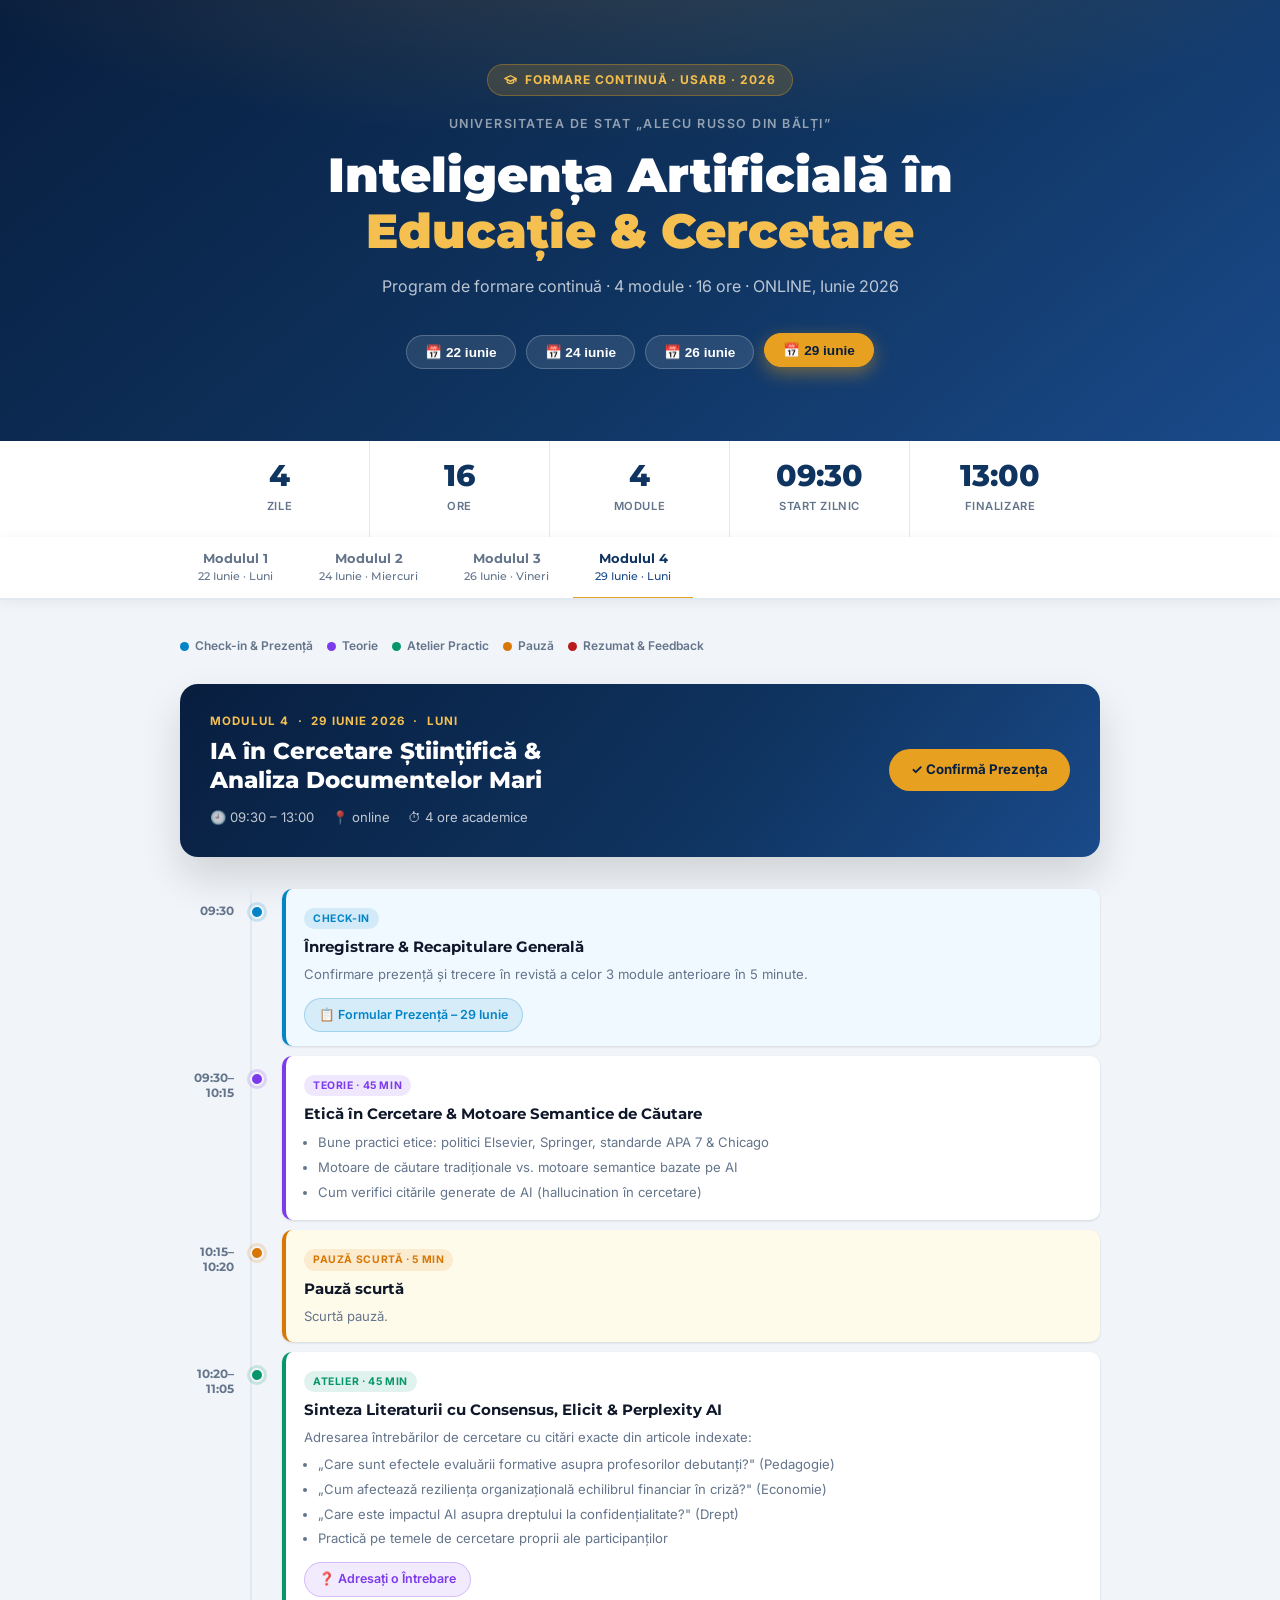
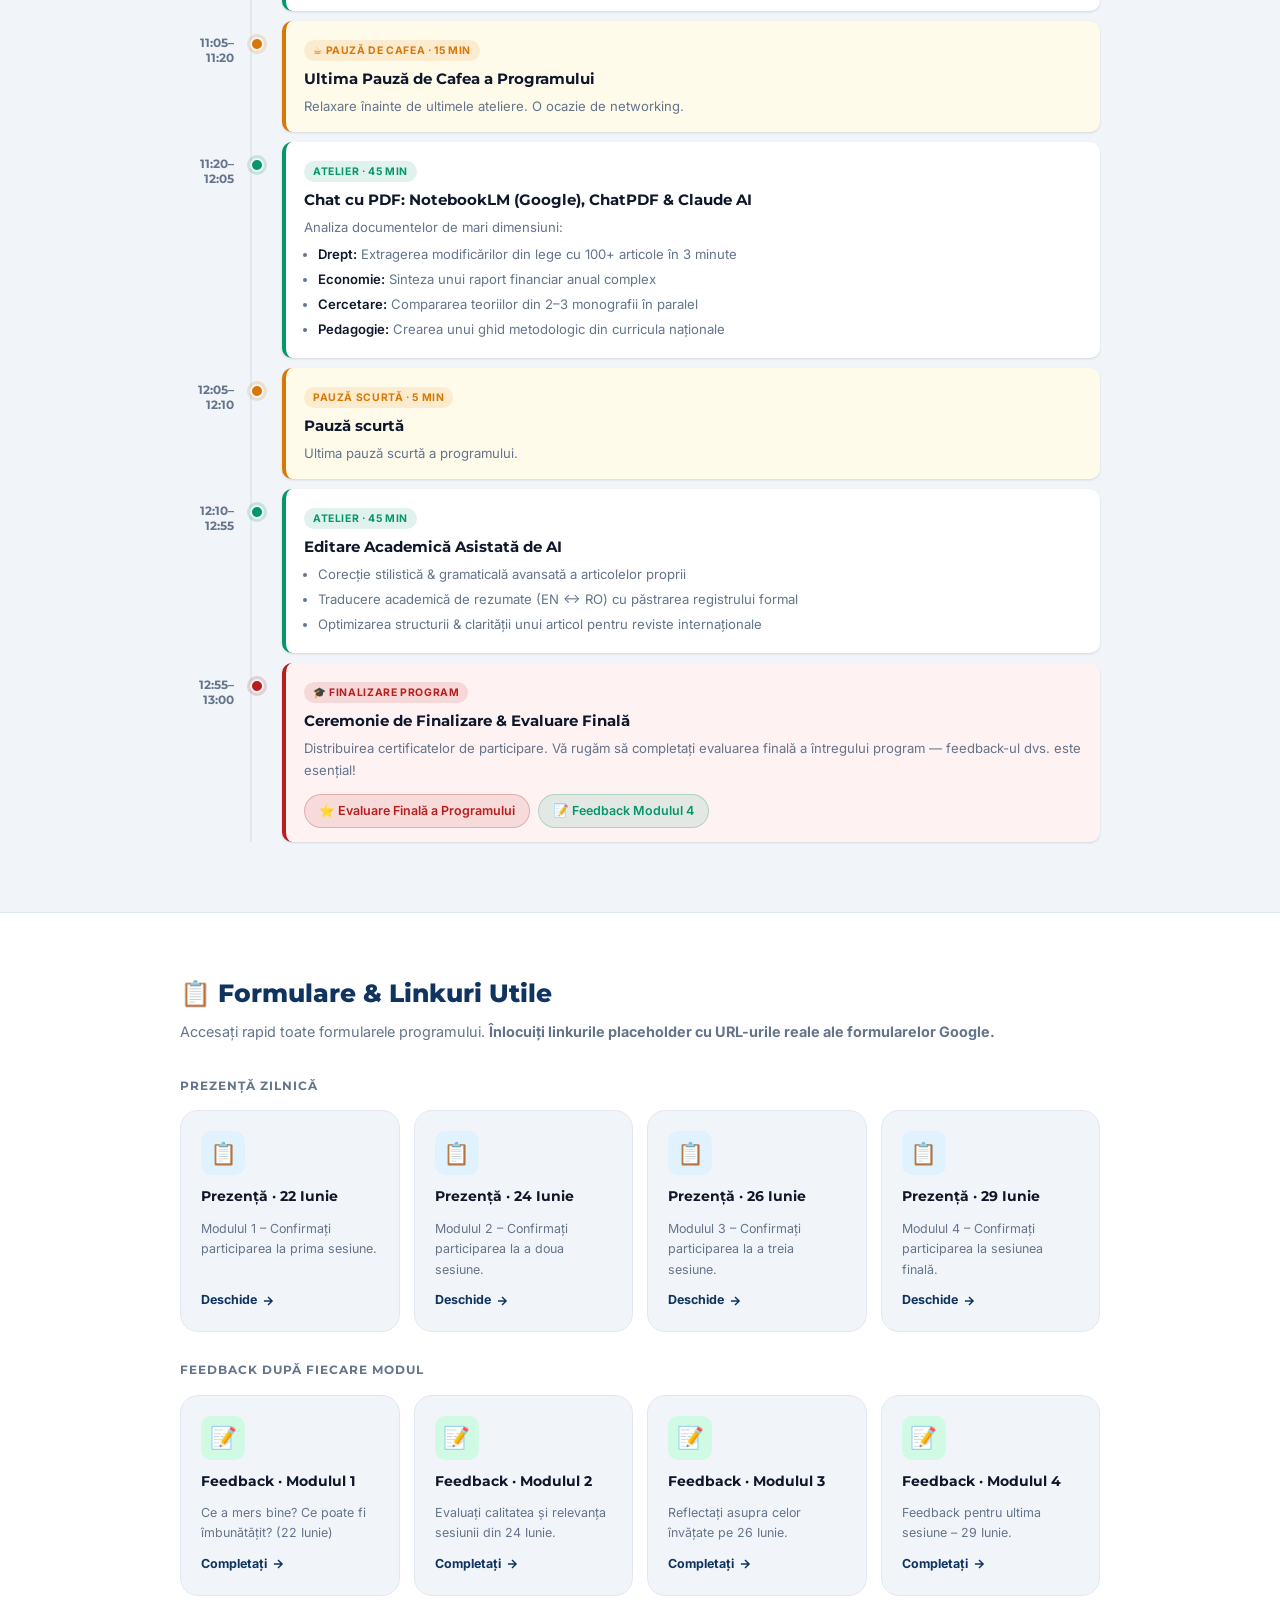
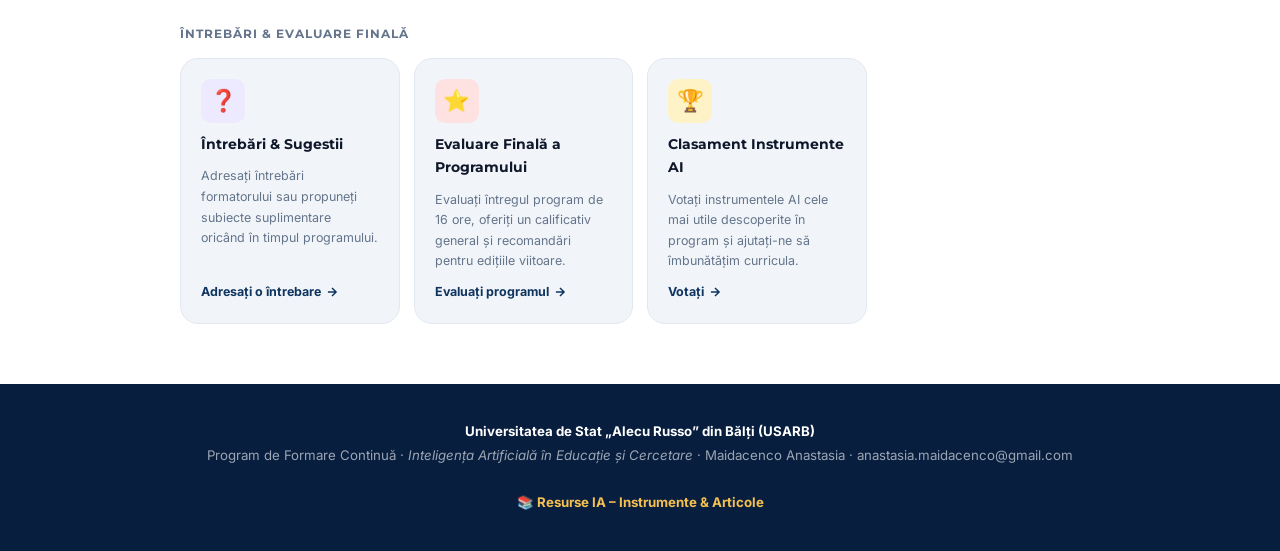
==== commit 47117d7c: "adaugarea instrumentelor" ====
--- a/agenda.html
+++ b/agenda.html
@@ -245,7 +245,7 @@
       </div>
 
       <div class="tl-row" data-t="theory" role="listitem">
-        <div class="tl-time">09:30–<br>10:15</div>
+        <div class="tl-time">09:35–<br>10:20</div>
         <div class="tl-node"></div>
         <div class="tl-body"><div class="tl-card">
           <span class="tl-badge">Teorie · 45 min</span>
@@ -259,7 +259,7 @@
       </div>
 
       <div class="tl-row" data-t="break" role="listitem">
-        <div class="tl-time">10:15–<br>10:20</div>
+        <div class="tl-time">10:20–<br>10:25</div>
         <div class="tl-node"></div>
         <div class="tl-body"><div class="tl-card">
           <span class="tl-badge">Pauză scurtă · 5 min</span>
@@ -269,7 +269,7 @@
       </div>
 
       <div class="tl-row" data-t="practice" role="listitem">
-        <div class="tl-time">10:20–<br>11:05</div>
+        <div class="tl-time">10:25–<br>11:10</div>
         <div class="tl-node"></div>
         <div class="tl-body"><div class="tl-card">
           <span class="tl-badge">Atelier · 45 min</span>
@@ -288,7 +288,7 @@
       </div>
 
       <div class="tl-row" data-t="break" role="listitem">
-        <div class="tl-time">11:05–<br>11:20</div>
+        <div class="tl-time">11:10–<br>11:25</div>
         <div class="tl-node"></div>
         <div class="tl-body"><div class="tl-card">
           <span class="tl-badge">☕ Pauză de cafea · 15 min</span>
@@ -298,7 +298,7 @@
       </div>
 
       <div class="tl-row" data-t="practice" role="listitem">
-        <div class="tl-time">11:20–<br>12:05</div>
+        <div class="tl-time">11:25–<br>12:15</div>
         <div class="tl-node"></div>
         <div class="tl-body"><div class="tl-card">
           <span class="tl-badge">Atelier · 45 min</span>
@@ -311,35 +311,18 @@
               <li>Exportarea și personalizarea rezultatului</li>
             </ul>
           </div>
-        </div></div>
-      </div>
-
-      <div class="tl-row" data-t="break" role="listitem">
-        <div class="tl-time">12:05–<br>12:10</div>
-        <div class="tl-node"></div>
-        <div class="tl-body"><div class="tl-card">
-          <span class="tl-badge">Pauză scurtă · 5 min</span>
-          <h3 class="tl-title">Pauză scurtă</h3>
-          <p class="tl-desc">Scurtă pauză de tranziție.</p>
-        </div></div>
-      </div>
-
-      <div class="tl-row" data-t="practice" role="listitem">
-        <div class="tl-time">12:10–<br>12:55</div>
-        <div class="tl-node"></div>
-        <div class="tl-body"><div class="tl-card">
-          <span class="tl-badge">Atelier · 45 min</span>
-          <h3 class="tl-title">MagicSchool AI &amp; Eduaide.Ai – Resurse Educaționale</h3>
+
+          <h3 class="tl-title">MagicSchool AI &amp; Brisk AI&amp; Eduaide.Ai – Resurse Educaționale</h3>
           <div class="tl-desc"><ul>
             <li>Generarea automată de planuri de lecție detaliate pe teme specifice</li>
             <li>Crearea de liste de lecturi recomandate și bibliografie adnotată</li>
-            <li>Activități interactive de „spargere a gheții" (icebreakers) pentru prima oră de curs</li>
+            <li>Activități interactive de "spargere a gheții" (icebreakers) pentru prima oră de curs</li>
           </ul></div>
         </div></div>
       </div>
 
       <div class="tl-row" data-t="wrap" role="listitem">
-        <div class="tl-time">12:55–<br>13:00</div>
+        <div class="tl-time">12:15–<br>13:00</div>
         <div class="tl-node"></div>
         <div class="tl-body"><div class="tl-card">
           <span class="tl-badge">Rezumat &amp; Feedback</span>
@@ -347,7 +330,7 @@
           <p class="tl-desc">Care instrument v-a impresionat cel mai mult? Evaluați sesiunea!</p>
           <div class="tl-links">
             <!-- ⬇ ÎNLOCUIȚI href cu link-ul real Google Form pentru feedback Modulul 2 -->
-            <a href="https://forms.gle/FEEDBACK-M2-24-IUNIE" class="tl-btn tl-btn-green" target="_blank" rel="noopener">📝 Feedback Modulul 2</a>
+            <a href="https://forms.gle/hF4bSeGwqnZJ17ax8" class="tl-btn tl-btn-green" target="_blank" rel="noopener">📝 Feedback Modulul 2</a>
           </div>
         </div></div>
       </div>
@@ -653,6 +636,7 @@
           </div>
         </div></div>
       </div>
+      
 
     </div>
   </section>
@@ -673,25 +657,25 @@
     <p class="forms-group-title">Prezență zilnică</p>
     <div class="forms-grid">
       <!-- ⬇ ÎNLOCUIȚI toate href-urile cu linkurile reale -->
-      <a href="https://forms.gle/PREZENTA-22-IUNIE" class="form-card" target="_blank" rel="noopener">
+      <a href="https://forms.gle/NMUDqfL3rUKLr4TG9" class="form-card" target="_blank" rel="noopener">
         <div class="form-icon" style="background:#e0f2fe">📋</div>
         <div class="form-name">Prezență · 22 Iunie</div>
         <div class="form-desc">Modulul 1 – Confirmați participarea la prima sesiune.</div>
         <div class="form-cta">Deschide <svg width="14" height="14" viewBox="0 0 24 24" fill="none" stroke="currentColor" stroke-width="2.5" aria-hidden="true"><path d="M5 12h14M12 5l7 7-7 7"/></svg></div>
       </a>
-      <a href="https://forms.gle/PREZENTA-24-IUNIE" class="form-card" data-unlock="2026-06-24" target="_blank" rel="noopener">
+      <a href="https://forms.gle/NMUDqfL3rUKLr4TG9" class="form-card" data-unlock="2026-06-24" target="_blank" rel="noopener">
         <div class="form-icon" style="background:#e0f2fe">📋</div>
         <div class="form-name">Prezență · 24 Iunie</div>
         <div class="form-desc">Modulul 2 – Confirmați participarea la a doua sesiune.</div>
         <div class="form-cta">Deschide <svg width="14" height="14" viewBox="0 0 24 24" fill="none" stroke="currentColor" stroke-width="2.5" aria-hidden="true"><path d="M5 12h14M12 5l7 7-7 7"/></svg></div>
       </a>
-      <a href="https://forms.gle/PREZENTA-26-IUNIE" class="form-card" data-unlock="2026-06-26" target="_blank" rel="noopener">
+      <a href="https://forms.gle/NMUDqfL3rUKLr4TG9" class="form-card" data-unlock="2026-06-26" target="_blank" rel="noopener">
         <div class="form-icon" style="background:#e0f2fe">📋</div>
         <div class="form-name">Prezență · 26 Iunie</div>
         <div class="form-desc">Modulul 3 – Confirmați participarea la a treia sesiune.</div>
         <div class="form-cta">Deschide <svg width="14" height="14" viewBox="0 0 24 24" fill="none" stroke="currentColor" stroke-width="2.5" aria-hidden="true"><path d="M5 12h14M12 5l7 7-7 7"/></svg></div>
       </a>
-      <a href="https://forms.gle/PREZENTA-29-IUNIE" class="form-card" data-unlock="2026-06-29" target="_blank" rel="noopener">
+      <a href="https://forms.gle/NMUDqfL3rUKLr4TG9" class="form-card" data-unlock="2026-06-29" target="_blank" rel="noopener">
         <div class="form-icon" style="background:#e0f2fe">📋</div>
         <div class="form-name">Prezență · 29 Iunie</div>
         <div class="form-desc">Modulul 4 – Confirmați participarea la sesiunea finală.</div>
@@ -735,7 +719,7 @@
         <div class="form-desc">Adresați întrebări formatorului sau propuneți subiecte suplimentare oricând în timpul programului.</div>
         <div class="form-cta">Adresați o întrebare <svg width="14" height="14" viewBox="0 0 24 24" fill="none" stroke="currentColor" stroke-width="2.5" aria-hidden="true"><path d="M5 12h14M12 5l7 7-7 7"/></svg></div>
       </a>
-      <a href="https://forms.gle/EVALUARE-FINALA-PROGRAM" class="form-card" data-unlock="2026-06-29" target="_blank" rel="noopener">
+      <a href="https://forms.gle/SzxXMPDo7N8gscX97" class="form-card" data-unlock="2026-06-29" target="_blank" rel="noopener">
         <div class="form-icon" style="background:#fee2e2">⭐</div>
         <div class="form-name">Evaluare Finală a Programului</div>
         <div class="form-desc">Evaluați întregul program de 16 ore, oferiți un calificativ general și recomandări pentru edițiile viitoare.</div>
@@ -757,7 +741,8 @@
      ╚══════════════════════════════════════════╝ -->
 <footer>
   <strong>Universitatea de Stat „Alecu Russo” din Bălți (USARB)</strong><br>
-  Program de Formare Continuă · <em>Inteligența Artificială în Educație și Cercetare</em> · Maidacenco Anastasia · anastasia.maidacenco@gmail.com<br>
+  Program de Formare Continuă · <em>Inteligența Artificială în Educație și Cercetare</em> · Maidacenco Anastasia · anastasia.maidacenco@gmail.com<br><br>
+  <a href="resurse.html" style="color:var(--accent-light);font-weight:700;text-decoration:none;">📚 Resurse IA – Instrumente &amp; Articole</a>
 </footer>
 
 <!-- BACK TO TOP -->
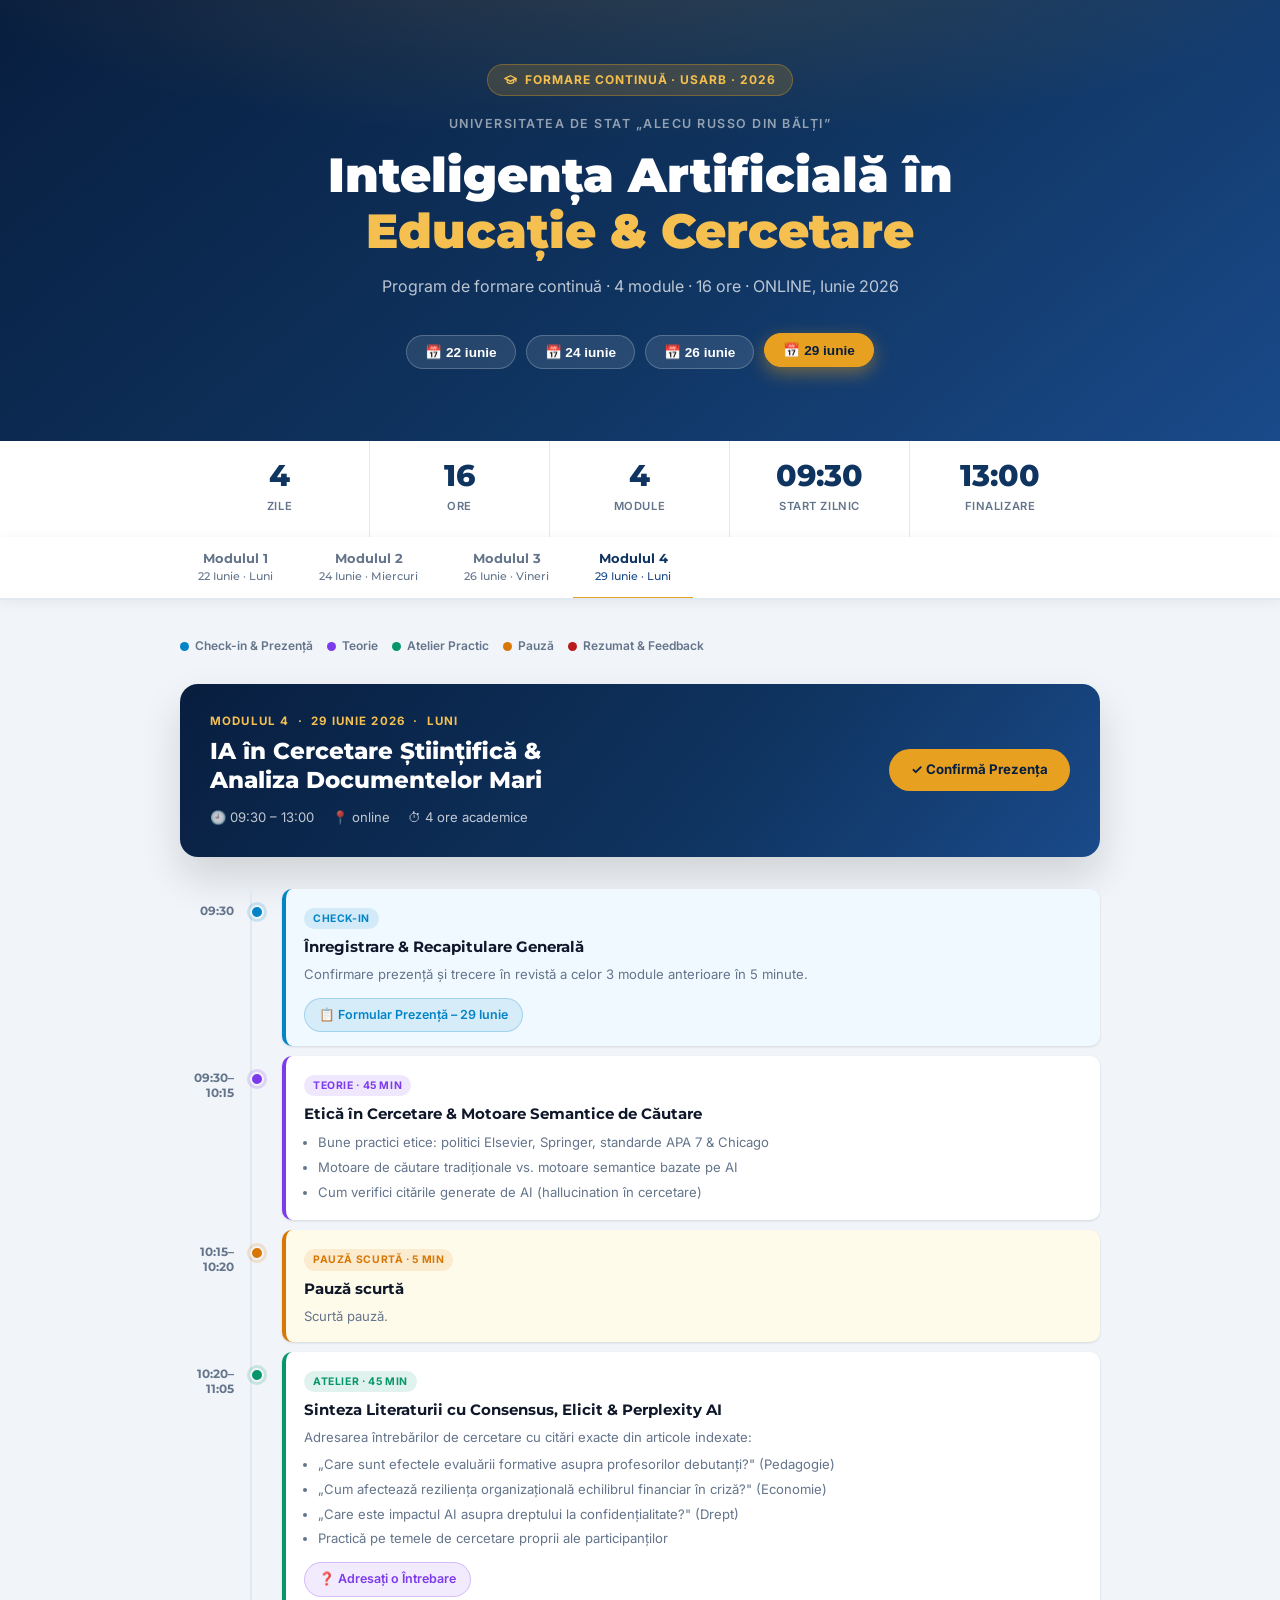
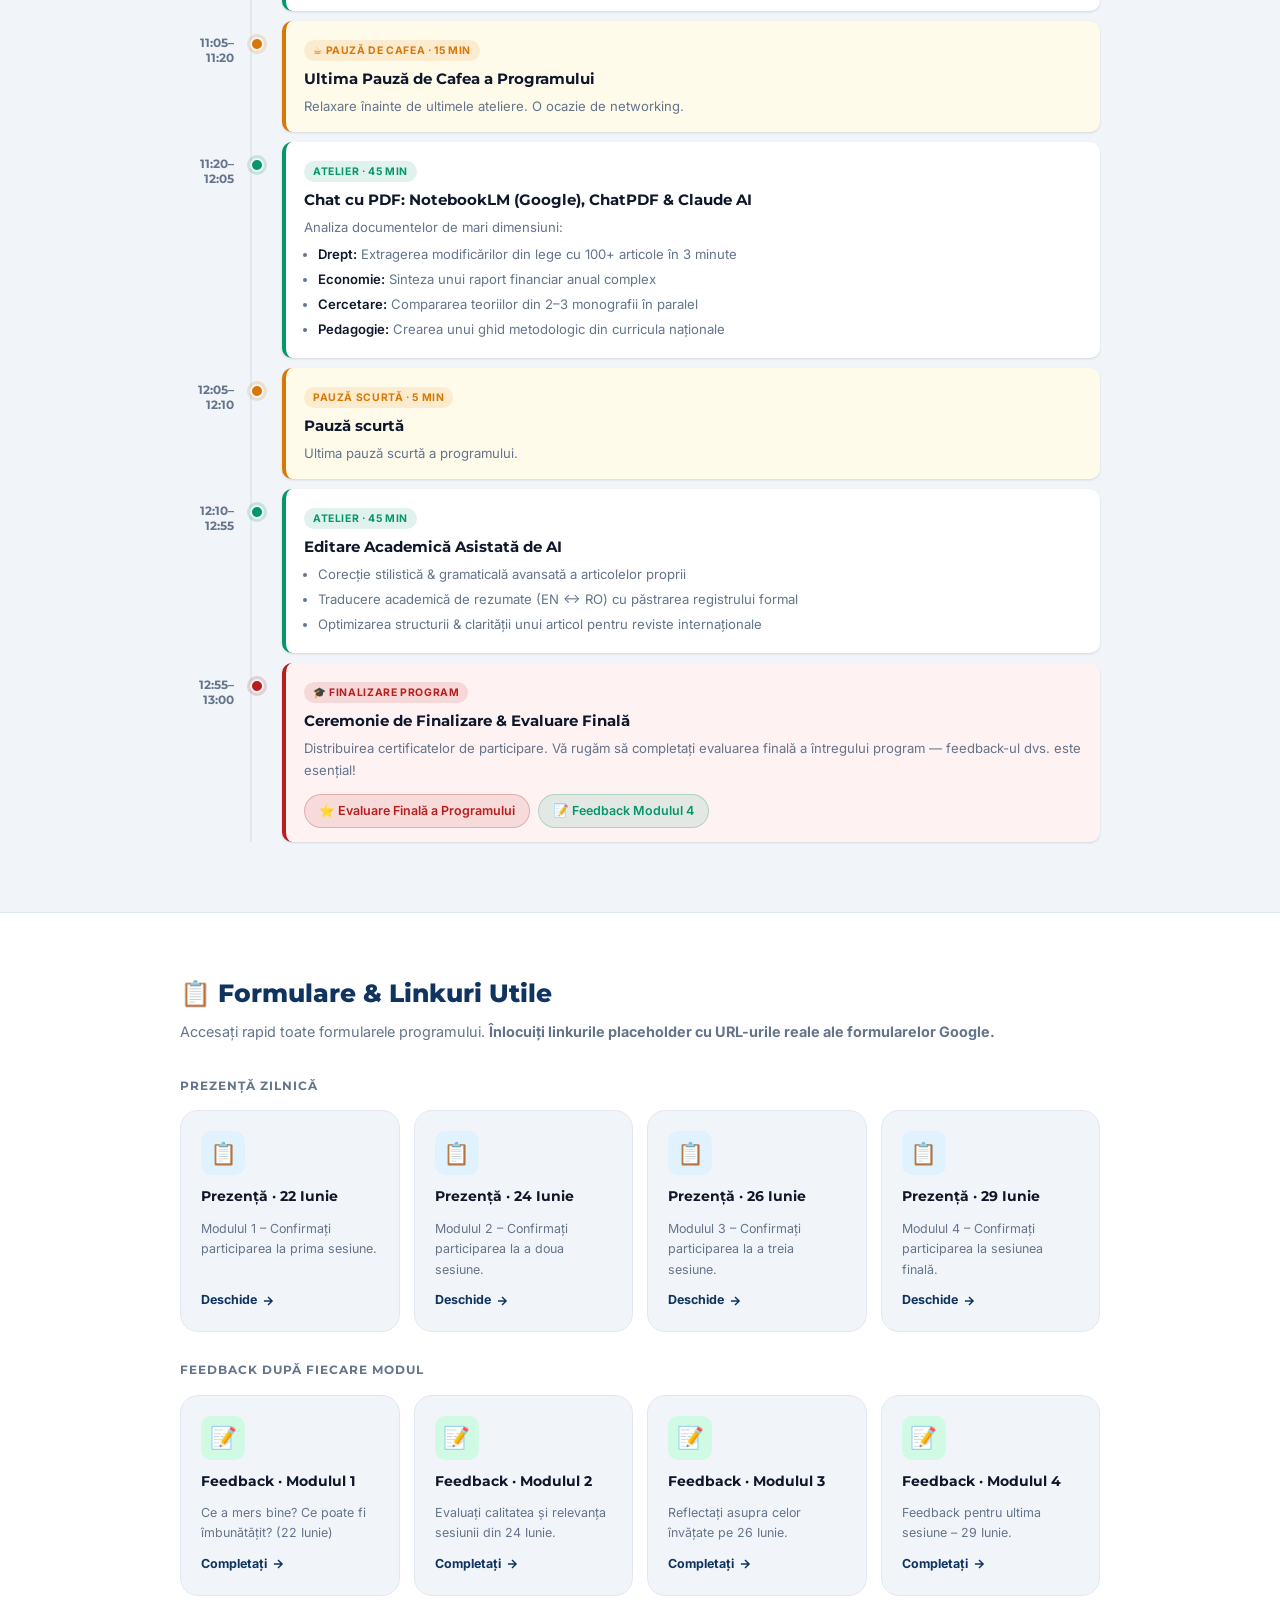
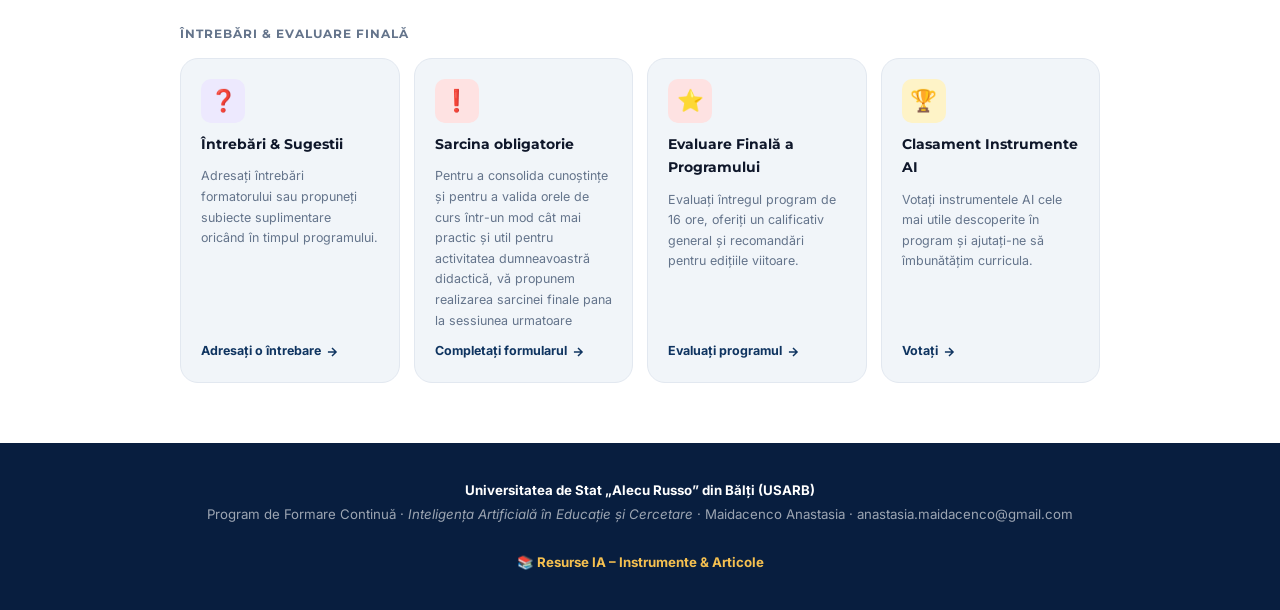
==== commit a714c97f: "upd content add evaluare" ====
--- a/agenda.html
+++ b/agenda.html
@@ -374,7 +374,7 @@
       </div>
 
       <div class="tl-row" data-t="theory" role="listitem">
-        <div class="tl-time">09:30–<br>10:15</div>
+        <div class="tl-time">09:35–<br>10:20</div>
         <div class="tl-node"></div>
         <div class="tl-body"><div class="tl-card">
           <span class="tl-badge">Teorie · 45 min</span>
@@ -383,27 +383,25 @@
             <li>De la memorare la gândire critică – regândirea tipurilor de sarcini</li>
             <li>Mitul detectoarelor de AI: de ce au o rată ridicată de fals-pozitiv</li>
             <li>Abordarea etică a suspiciunilor de utilizare AI de studenți</li>
-            <li>Designul evaluărilor autentice care nu pot fi „trișate" cu AI</li>
+            <li>Designul evaluărilor autentice care nu pot fi "trișate" cu AI</li>
           </ul></div>
         </div></div>
       </div>
 
       <div class="tl-row" data-t="break" role="listitem">
-        <div class="tl-time">10:15–<br>10:20</div>
+        <div class="tl-time">10:20–<br>10:25</div>
         <div class="tl-node"></div>
         <div class="tl-body"><div class="tl-card">
           <span class="tl-badge">Pauză scurtă · 5 min</span>
-          <h3 class="tl-title">Pauză scurtă</h3>
-          <p class="tl-desc">Scurtă pauză.</p>
         </div></div>
       </div>
 
       <div class="tl-row" data-t="practice" role="listitem">
-        <div class="tl-time">10:20–<br>11:05</div>
+        <div class="tl-time">10:25–<br>11:10</div>
         <div class="tl-node"></div>
         <div class="tl-body"><div class="tl-card">
           <span class="tl-badge">Atelier · 45 min</span>
-          <h3 class="tl-title">Generarea de Instrumente de Evaluare cu Quizizz AI &amp; ChatGPT</h3>
+          <h3 class="tl-title">Instrumente de Evaluare</h3>
           <div class="tl-desc"><ul>
             <li>Teste grilă cu variantele de răspuns distractoare de calitate</li>
             <li>Întrebări deschise axate pe argumentare și raționament critic</li>
@@ -417,17 +415,15 @@
       </div>
 
       <div class="tl-row" data-t="break" role="listitem">
-        <div class="tl-time">11:05–<br>11:20</div>
+        <div class="tl-time">11:10–<br>11:25</div>
         <div class="tl-node"></div>
         <div class="tl-body"><div class="tl-card">
           <span class="tl-badge">☕ Pauză de cafea · 15 min</span>
-          <h3 class="tl-title">Pauză de Cafea</h3>
-          <p class="tl-desc">Relaxare și schimb de experiențe privind evaluarea.</p>
         </div></div>
       </div>
 
       <div class="tl-row" data-t="practice" role="listitem">
-        <div class="tl-time">11:20–<br>12:05</div>
+        <div class="tl-time">11:25–<br>12:10</div>
         <div class="tl-node"></div>
         <div class="tl-body"><div class="tl-card">
           <span class="tl-badge">Atelier · 45 min</span>
@@ -440,26 +436,7 @@
               <li><strong>Drept:</strong> Barem pentru motivarea soluției juridice</li>
               <li><strong>Alte discipline:</strong> Adaptare personalizată în 10 minute</li>
             </ul>
-          </div>
-        </div></div>
-      </div>
-
-      <div class="tl-row" data-t="break" role="listitem">
-        <div class="tl-time">12:05–<br>12:10</div>
-        <div class="tl-node"></div>
-        <div class="tl-body"><div class="tl-card">
-          <span class="tl-badge">Pauză scurtă · 5 min</span>
-          <h3 class="tl-title">Pauză scurtă</h3>
-          <p class="tl-desc">Scurtă pauză.</p>
-        </div></div>
-      </div>
-
-      <div class="tl-row" data-t="practice" role="listitem">
-        <div class="tl-time">12:10–<br>12:55</div>
-        <div class="tl-node"></div>
-        <div class="tl-body"><div class="tl-card">
-          <span class="tl-badge">Atelier · 45 min</span>
-          <h3 class="tl-title">Feedback Formativ Automatizat pe Texte Studențești</h3>
+            <h3 class="tl-title">Feedback Formativ Automatizat pe Texte Studențești</h3>
           <div class="tl-desc">
             Simularea corectării unui text cu AI:
             <ul>
@@ -468,11 +445,20 @@
               <li>Practică: fiecare participant corectează un text relevant disciplinei proprii</li>
             </ul>
           </div>
+          </div>
+        </div></div>
+      </div>
+
+      <div class="tl-row" data-t="break" role="listitem">
+        <div class="tl-time">12:10–<br>12:15</div>
+        <div class="tl-node"></div>
+        <div class="tl-body"><div class="tl-card">
+          <span class="tl-badge">Pauză scurtă · 5 min</span>
         </div></div>
       </div>
 
       <div class="tl-row" data-t="wrap" role="listitem">
-        <div class="tl-time">12:55–<br>13:00</div>
+        <div class="tl-time">12:15–<br>13:00</div>
         <div class="tl-node"></div>
         <div class="tl-body"><div class="tl-card">
           <span class="tl-badge">Rezumat &amp; Feedback</span>
@@ -480,7 +466,7 @@
           <p class="tl-desc">Ce strategie de evaluare veți implementa primul semestru? Completați feedback-ul!</p>
           <div class="tl-links">
             <!-- ⬇ ÎNLOCUIȚI href cu link-ul real Google Form pentru feedback Modulul 3 -->
-            <a href="https://forms.gle/FEEDBACK-M3-26-IUNIE" class="tl-btn tl-btn-green" target="_blank" rel="noopener">📝 Feedback Modulul 3</a>
+            <a href="https://forms.gle/hF4bSeGwqnZJ17ax8" class="tl-btn tl-btn-green" target="_blank" rel="noopener">📝 Feedback Modulul 3</a>
           </div>
         </div></div>
       </div>
@@ -632,7 +618,7 @@
             <!-- ⬇ ÎNLOCUIȚI href cu link-ul real Google Form pentru evaluarea finală -->
             <a href="https://forms.gle/EVALUARE-FINALA-PROGRAM" class="tl-btn tl-btn-red" target="_blank" rel="noopener">⭐ Evaluare Finală a Programului</a>
             <!-- ⬇ ÎNLOCUIȚI href cu link-ul real Google Form pentru feedback Modulul 4 -->
-            <a href="https://forms.gle/FEEDBACK-M4-29-IUNIE" class="tl-btn tl-btn-green" target="_blank" rel="noopener">📝 Feedback Modulul 4</a>
+            <a href="https://forms.gle/hF4bSeGwqnZJ17ax8" class="tl-btn tl-btn-green" target="_blank" rel="noopener">📝 Feedback Modulul 4</a>
           </div>
         </div></div>
       </div>
@@ -718,6 +704,12 @@
         <div class="form-name">Întrebări &amp; Sugestii</div>
         <div class="form-desc">Adresați întrebări formatorului sau propuneți subiecte suplimentare oricând în timpul programului.</div>
         <div class="form-cta">Adresați o întrebare <svg width="14" height="14" viewBox="0 0 24 24" fill="none" stroke="currentColor" stroke-width="2.5" aria-hidden="true"><path d="M5 12h14M12 5l7 7-7 7"/></svg></div>
+      </a>
+      <a href="https://forms.gle/R4xH4Ugpz8ABuqx89" class="form-card" data-unlock="2026-06-26" target="_blank" rel="noopener">
+        <div class="form-icon" style="background:#fee2e2">❗</div>
+        <div class="form-name">Sarcina obligatorie</div>
+        <div class="form-desc">Pentru a consolida cunoștințe și pentru a valida orele de curs într-un mod cât mai practic și util pentru activitatea dumneavoastră didactică, vă propunem realizarea sarcinei finale pana la sessiunea urmatoare</div>
+        <div class="form-cta">Completați formularul <svg width="14" height="14" viewBox="0 0 24 24" fill="none" stroke="currentColor" stroke-width="2.5" aria-hidden="true"><path d="M5 12h14M12 5l7 7-7 7"/></svg></div>
       </a>
       <a href="https://forms.gle/SzxXMPDo7N8gscX97" class="form-card" data-unlock="2026-06-29" target="_blank" rel="noopener">
         <div class="form-icon" style="background:#fee2e2">⭐</div>
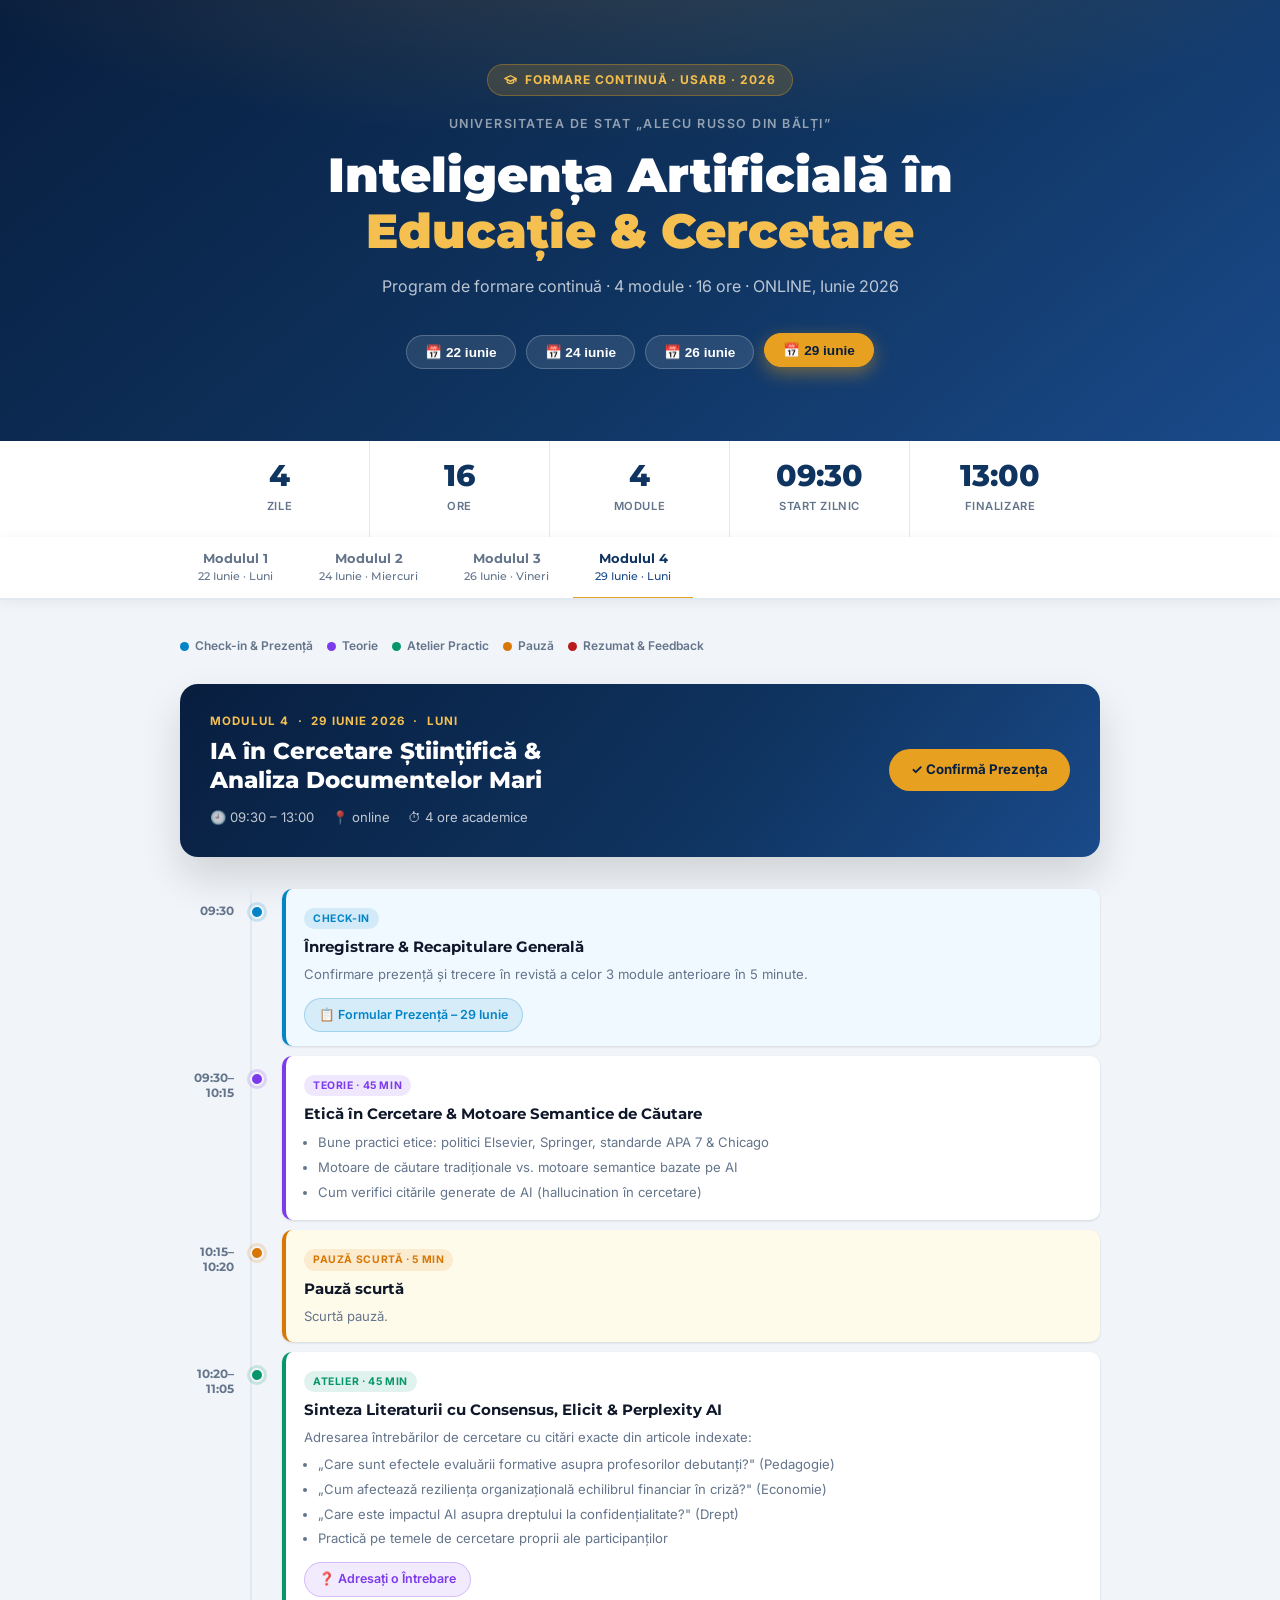
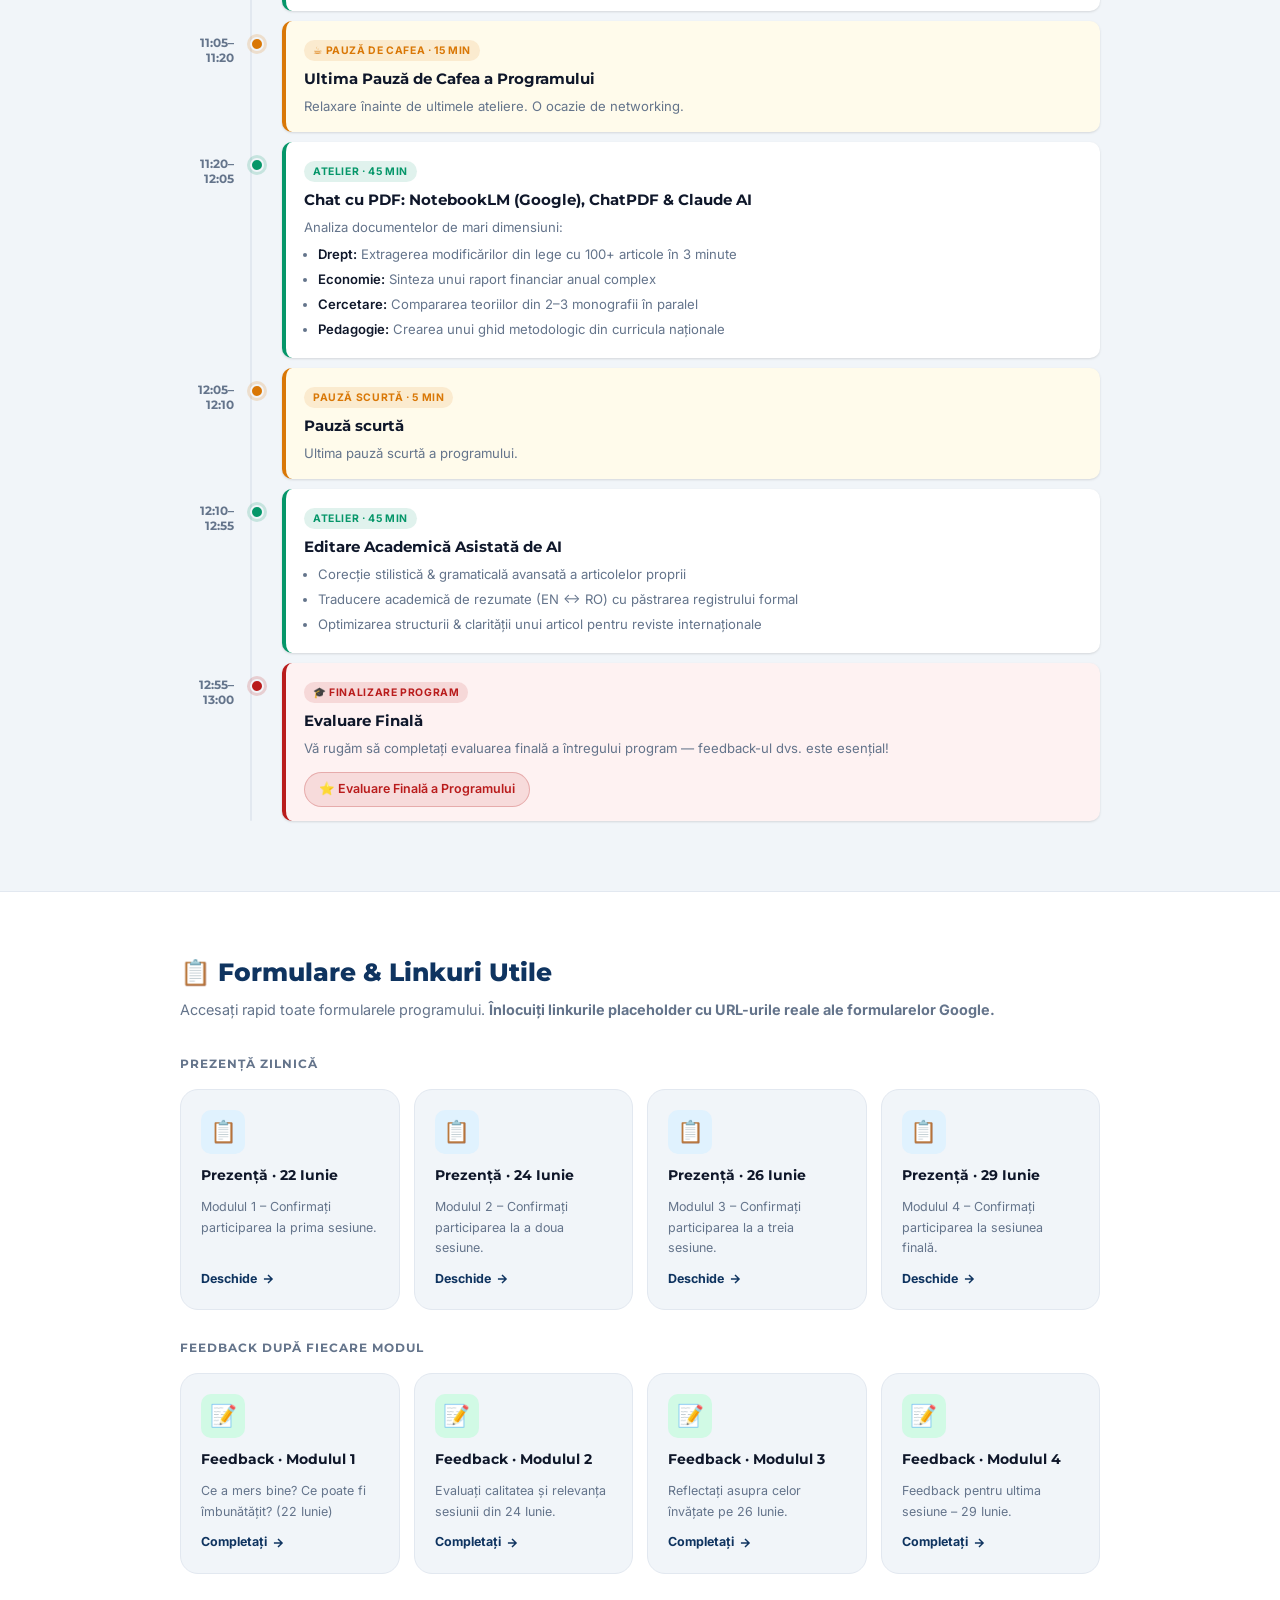
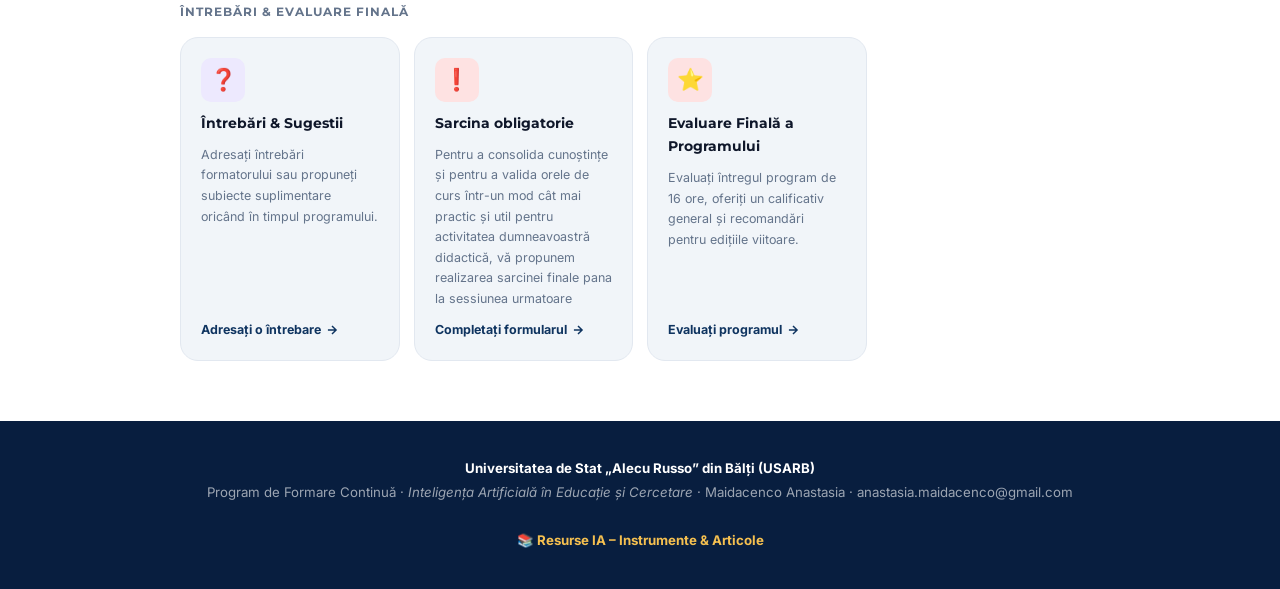
==== commit db78ace7: "update" ====
--- a/agenda.html
+++ b/agenda.html
@@ -612,14 +612,12 @@
         <div class="tl-node"></div>
         <div class="tl-body"><div class="tl-card">
           <span class="tl-badge">🎓 Finalizare Program</span>
-          <h3 class="tl-title">Ceremonie de Finalizare &amp; Evaluare Finală</h3>
-          <p class="tl-desc">Distribuirea certificatelor de participare. Vă rugăm să completați evaluarea finală a întregului program — feedback-ul dvs. este esențial!</p>
+          <h3 class="tl-title">Evaluare Finală</h3>
+          <p class="tl-desc">Vă rugăm să completați evaluarea finală a întregului program — feedback-ul dvs. este esențial!</p>
           <div class="tl-links">
             <!-- ⬇ ÎNLOCUIȚI href cu link-ul real Google Form pentru evaluarea finală -->
-            <a href="https://forms.gle/EVALUARE-FINALA-PROGRAM" class="tl-btn tl-btn-red" target="_blank" rel="noopener">⭐ Evaluare Finală a Programului</a>
-            <!-- ⬇ ÎNLOCUIȚI href cu link-ul real Google Form pentru feedback Modulul 4 -->
-            <a href="https://forms.gle/hF4bSeGwqnZJ17ax8" class="tl-btn tl-btn-green" target="_blank" rel="noopener">📝 Feedback Modulul 4</a>
-          </div>
+            <a href="https://forms.gle/NmUG4mq31Hs3ojyh7" class="tl-btn tl-btn-red" target="_blank" rel="noopener">⭐ Evaluare Finală a Programului</a>
+            </div>
         </div></div>
       </div>
       
@@ -711,18 +709,18 @@
         <div class="form-desc">Pentru a consolida cunoștințe și pentru a valida orele de curs într-un mod cât mai practic și util pentru activitatea dumneavoastră didactică, vă propunem realizarea sarcinei finale pana la sessiunea urmatoare</div>
         <div class="form-cta">Completați formularul <svg width="14" height="14" viewBox="0 0 24 24" fill="none" stroke="currentColor" stroke-width="2.5" aria-hidden="true"><path d="M5 12h14M12 5l7 7-7 7"/></svg></div>
       </a>
-      <a href="https://forms.gle/SzxXMPDo7N8gscX97" class="form-card" data-unlock="2026-06-29" target="_blank" rel="noopener">
+      <a href="https://forms.gle/NmUG4mq31Hs3ojyh7" class="form-card" data-unlock="2026-06-29" target="_blank" rel="noopener">
         <div class="form-icon" style="background:#fee2e2">⭐</div>
         <div class="form-name">Evaluare Finală a Programului</div>
         <div class="form-desc">Evaluați întregul program de 16 ore, oferiți un calificativ general și recomandări pentru edițiile viitoare.</div>
         <div class="form-cta">Evaluați programul <svg width="14" height="14" viewBox="0 0 24 24" fill="none" stroke="currentColor" stroke-width="2.5" aria-hidden="true"><path d="M5 12h14M12 5l7 7-7 7"/></svg></div>
       </a>
-      <a href="https://forms.gle/RANKING-INSTRUMENTE" class="form-card" data-unlock="2026-06-29" target="_blank" rel="noopener">
+      <!-- <a href="https://forms.gle/RANKING-INSTRUMENTE" class="form-card" data-unlock="2026-06-29" target="_blank" rel="noopener">
         <div class="form-icon" style="background:#fef3c7">🏆</div>
         <div class="form-name">Clasament Instrumente AI</div>
         <div class="form-desc">Votați instrumentele AI cele mai utile descoperite în program și ajutați-ne să îmbunătățim curricula.</div>
         <div class="form-cta">Votați <svg width="14" height="14" viewBox="0 0 24 24" fill="none" stroke="currentColor" stroke-width="2.5" aria-hidden="true"><path d="M5 12h14M12 5l7 7-7 7"/></svg></div>
-      </a>
+      </a> -->
     </div>
 
   </div>
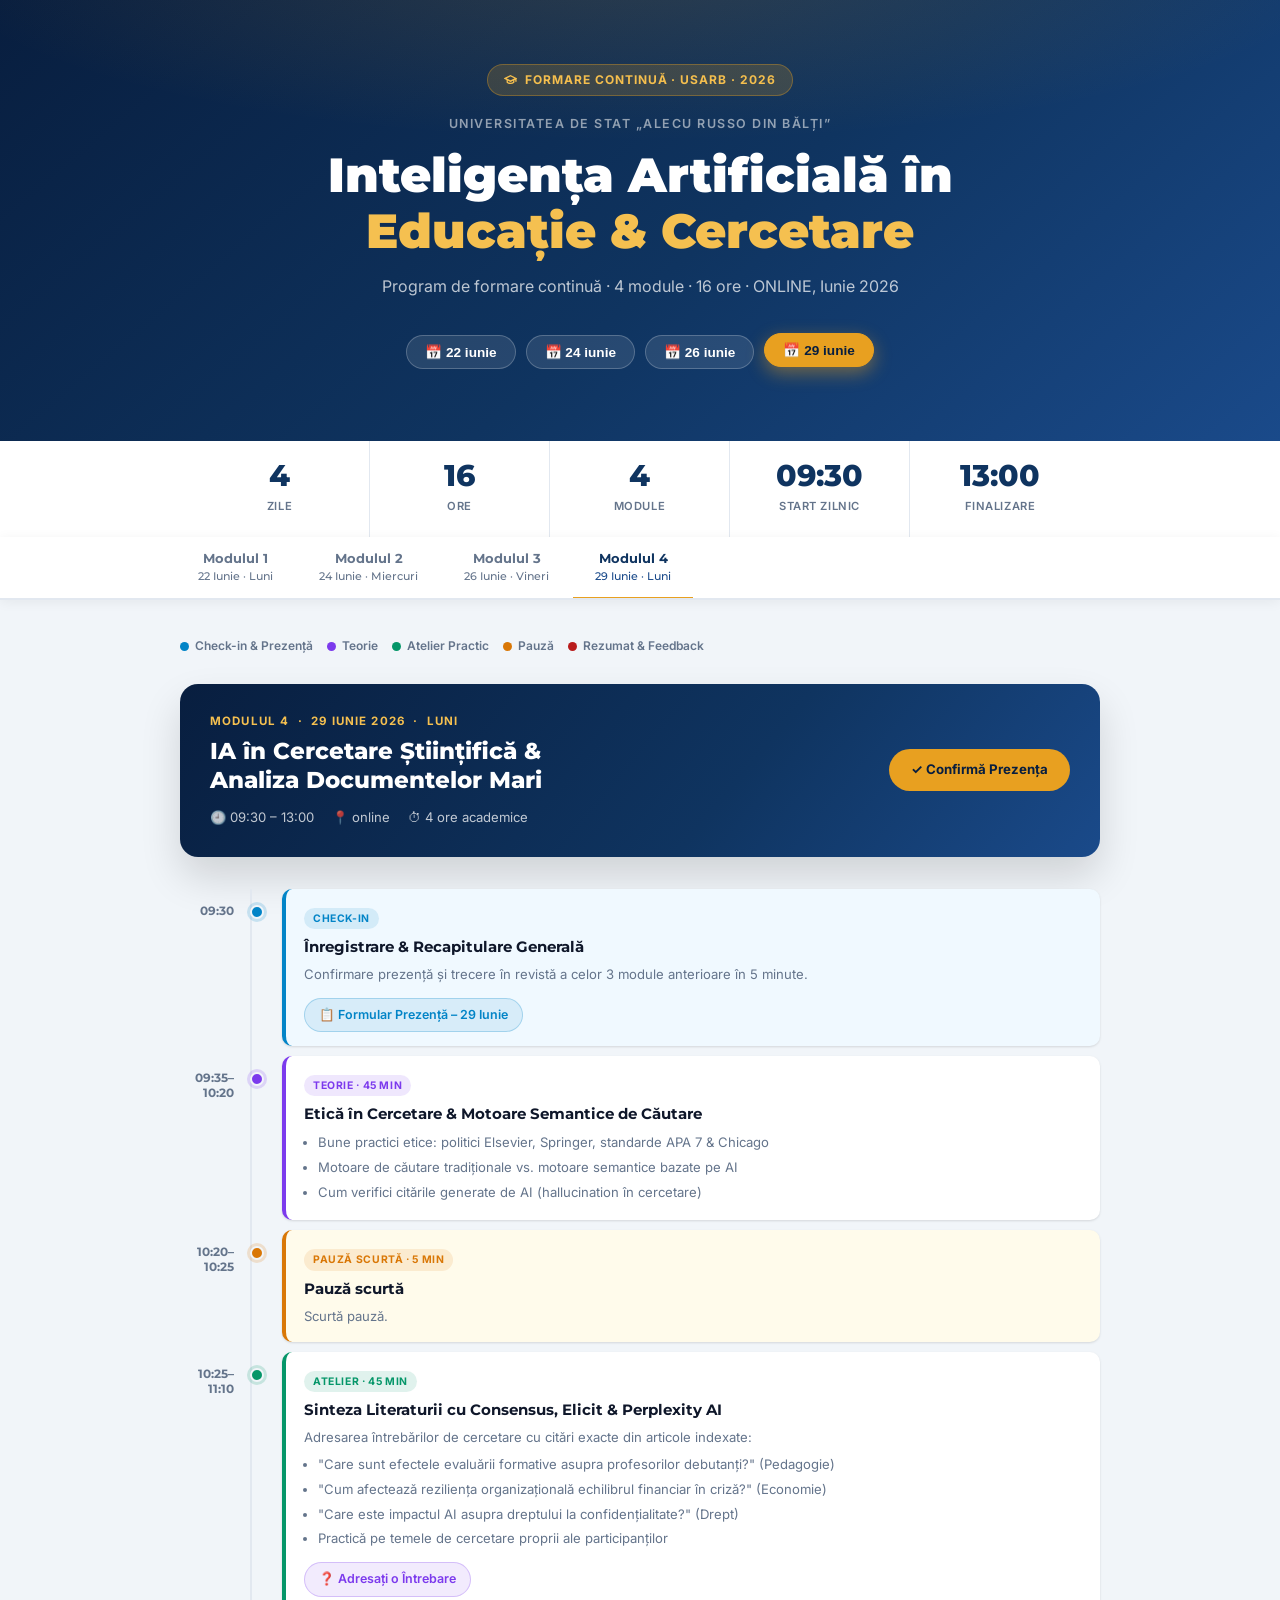
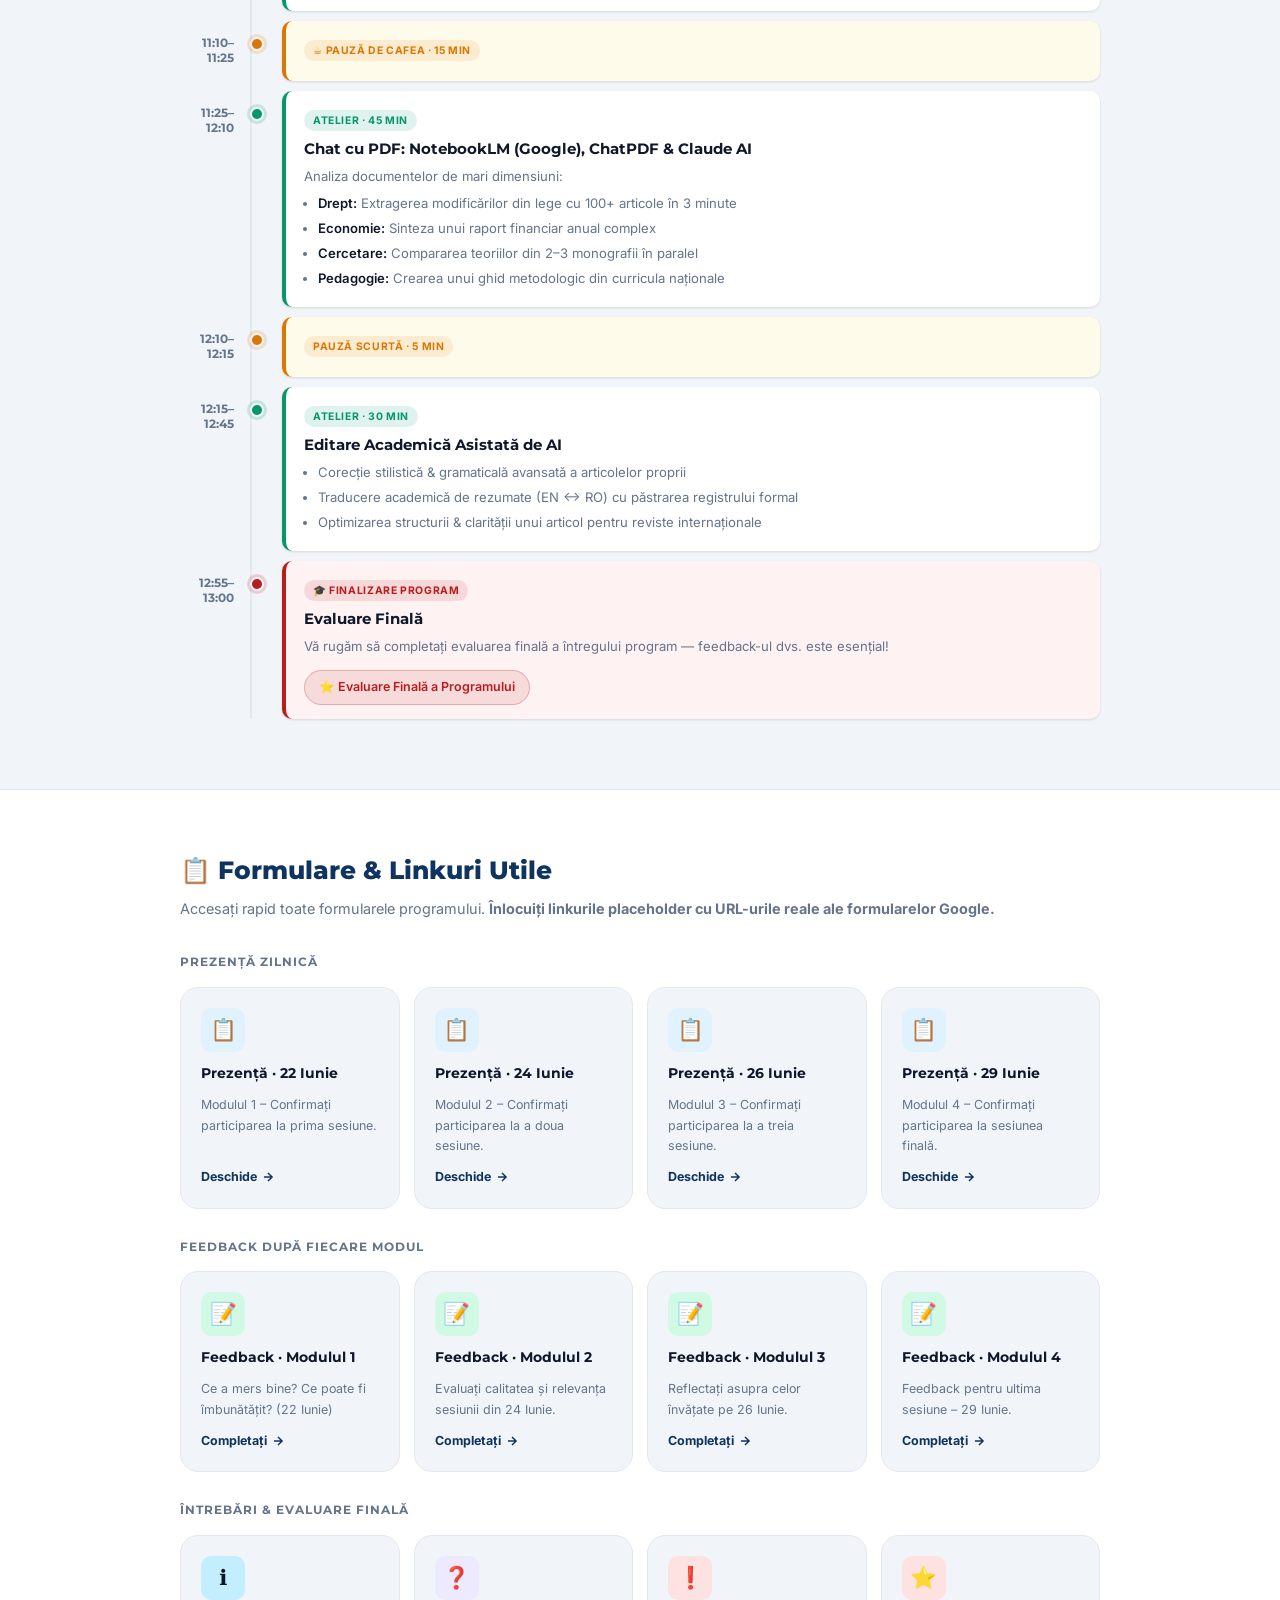
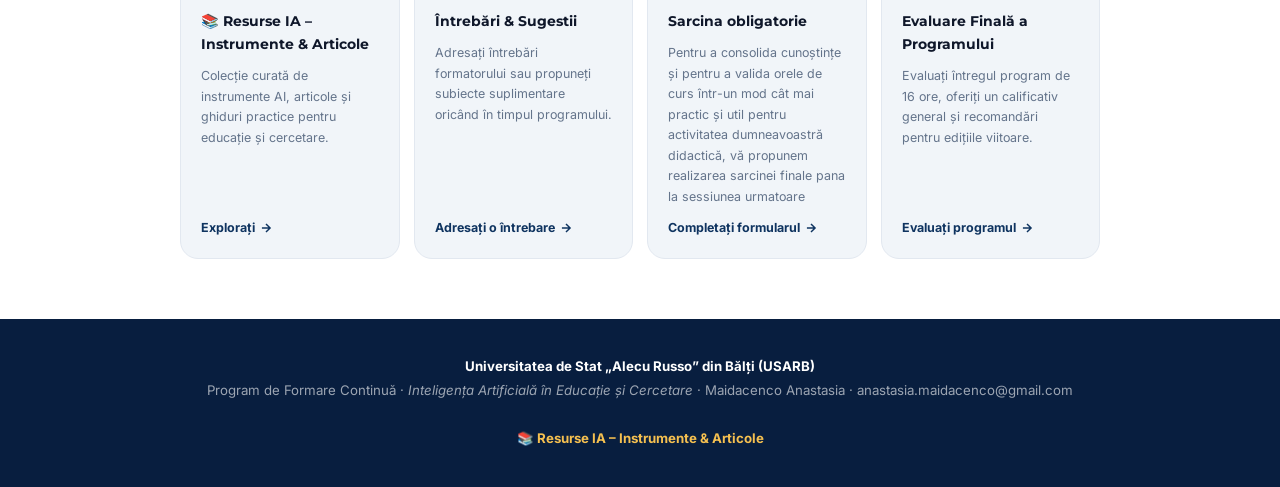
==== commit a4198088: "update info" ====
--- a/agenda.html
+++ b/agenda.html
@@ -510,7 +510,7 @@
       </div>
 
       <div class="tl-row" data-t="theory" role="listitem">
-        <div class="tl-time">09:30–<br>10:15</div>
+        <div class="tl-time">09:35–<br>10:20</div>
         <div class="tl-node"></div>
         <div class="tl-body"><div class="tl-card">
           <span class="tl-badge">Teorie · 45 min</span>
@@ -524,7 +524,7 @@
       </div>
 
       <div class="tl-row" data-t="break" role="listitem">
-        <div class="tl-time">10:15–<br>10:20</div>
+        <div class="tl-time">10:20–<br>10:25</div>
         <div class="tl-node"></div>
         <div class="tl-body"><div class="tl-card">
           <span class="tl-badge">Pauză scurtă · 5 min</span>
@@ -534,7 +534,7 @@
       </div>
 
       <div class="tl-row" data-t="practice" role="listitem">
-        <div class="tl-time">10:20–<br>11:05</div>
+        <div class="tl-time">10:25–<br>11:10</div>
         <div class="tl-node"></div>
         <div class="tl-body"><div class="tl-card">
           <span class="tl-badge">Atelier · 45 min</span>
@@ -542,9 +542,9 @@
           <div class="tl-desc">
             Adresarea întrebărilor de cercetare cu citări exacte din articole indexate:
             <ul>
-              <li>„Care sunt efectele evaluării formative asupra profesorilor debutanți?" (Pedagogie)</li>
-              <li>„Cum afectează reziliența organizațională echilibrul financiar în criză?" (Economie)</li>
-              <li>„Care este impactul AI asupra dreptului la confidențialitate?" (Drept)</li>
+              <li>"Care sunt efectele evaluării formative asupra profesorilor debutanți?" (Pedagogie)</li>
+              <li>"Cum afectează reziliența organizațională echilibrul financiar în criză?" (Economie)</li>
+              <li>"Care este impactul AI asupra dreptului la confidențialitate?" (Drept)</li>
               <li>Practică pe temele de cercetare proprii ale participanților</li>
             </ul>
           </div>
@@ -556,17 +556,15 @@
       </div>
 
       <div class="tl-row" data-t="break" role="listitem">
-        <div class="tl-time">11:05–<br>11:20</div>
+        <div class="tl-time">11:10–<br>11:25</div>
         <div class="tl-node"></div>
         <div class="tl-body"><div class="tl-card">
           <span class="tl-badge">☕ Pauză de cafea · 15 min</span>
-          <h3 class="tl-title">Ultima Pauză de Cafea a Programului</h3>
-          <p class="tl-desc">Relaxare înainte de ultimele ateliere. O ocazie de networking.</p>
-        </div></div>
+          </div></div>
       </div>
 
       <div class="tl-row" data-t="practice" role="listitem">
-        <div class="tl-time">11:20–<br>12:05</div>
+        <div class="tl-time">11:25–<br>12:10</div>
         <div class="tl-node"></div>
         <div class="tl-body"><div class="tl-card">
           <span class="tl-badge">Atelier · 45 min</span>
@@ -584,20 +582,18 @@
       </div>
 
       <div class="tl-row" data-t="break" role="listitem">
-        <div class="tl-time">12:05–<br>12:10</div>
+        <div class="tl-time">12:10–<br>12:15</div>
         <div class="tl-node"></div>
         <div class="tl-body"><div class="tl-card">
           <span class="tl-badge">Pauză scurtă · 5 min</span>
-          <h3 class="tl-title">Pauză scurtă</h3>
-          <p class="tl-desc">Ultima pauză scurtă a programului.</p>
-        </div></div>
+         </div></div>
       </div>
 
       <div class="tl-row" data-t="practice" role="listitem">
-        <div class="tl-time">12:10–<br>12:55</div>
-        <div class="tl-node"></div>
-        <div class="tl-body"><div class="tl-card">
-          <span class="tl-badge">Atelier · 45 min</span>
+        <div class="tl-time">12:15–<br>12:45</div>
+        <div class="tl-node"></div>
+        <div class="tl-body"><div class="tl-card">
+          <span class="tl-badge">Atelier · 30 min</span>
           <h3 class="tl-title">Editare Academică Asistată de AI</h3>
           <div class="tl-desc"><ul>
             <li>Corecție stilistică &amp; gramaticală avansată a articolelor proprii</li>
@@ -697,6 +693,12 @@
 
     <p class="forms-group-title">Întrebări &amp; Evaluare finală</p>
     <div class="forms-grid">
+      <a href="resurse.html" class="form-card" target="_blank" rel="noopener">
+        <div class="form-icon" style="background:#c3eefe">ℹ️</div>
+        <div class="form-name">📚 Resurse IA – Instrumente &amp; Articole</div>
+        <div class="form-desc">Colecție curată de instrumente AI, articole și ghiduri practice pentru educație și cercetare.</div>
+        <div class="form-cta">Explorați <svg width="14" height="14" viewBox="0 0 24 24" fill="none" stroke="currentColor" stroke-width="2.5" aria-hidden="true"><path d="M5 12h14M12 5l7 7-7 7"/></svg></div>
+      </a>
       <a href="https://forms.gle/SzxXMPDo7N8gscX97" class="form-card" target="_blank" rel="noopener">
         <div class="form-icon" style="background:#ede9fe">❓</div>
         <div class="form-name">Întrebări &amp; Sugestii</div>
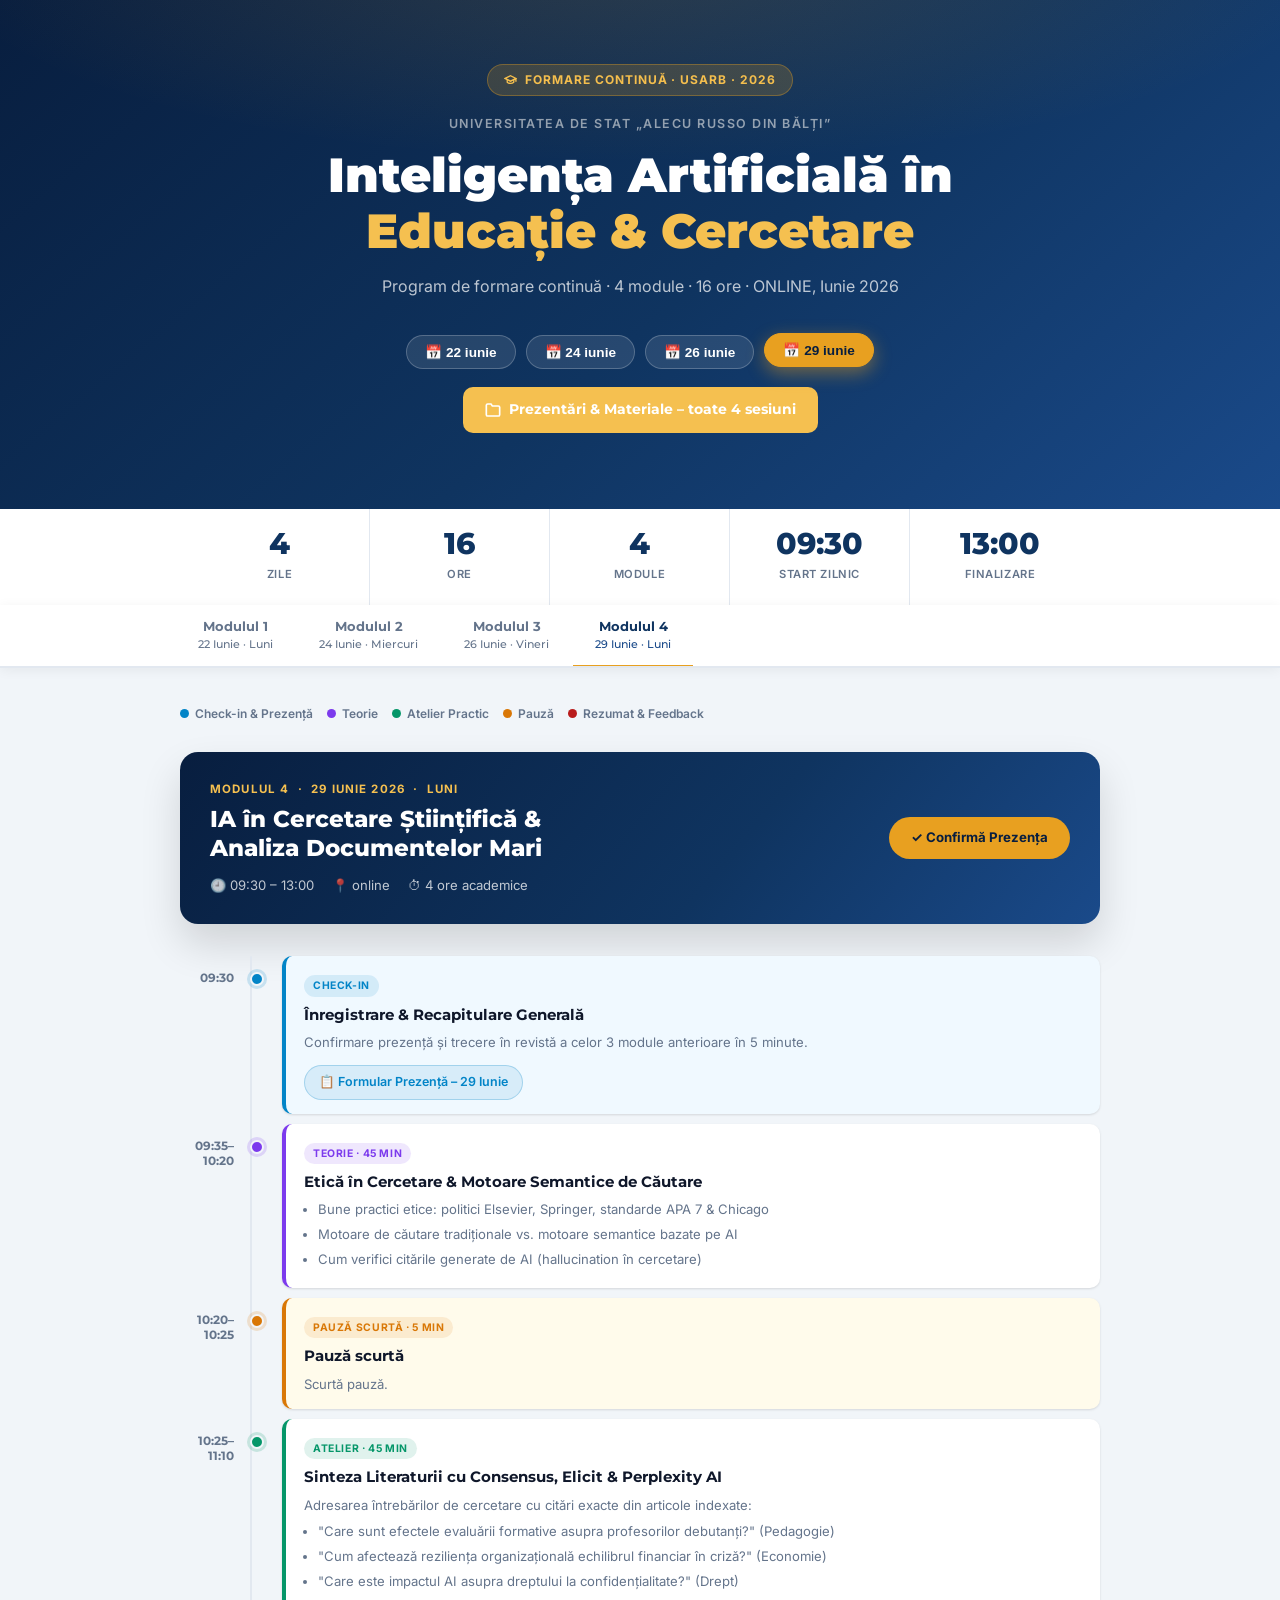
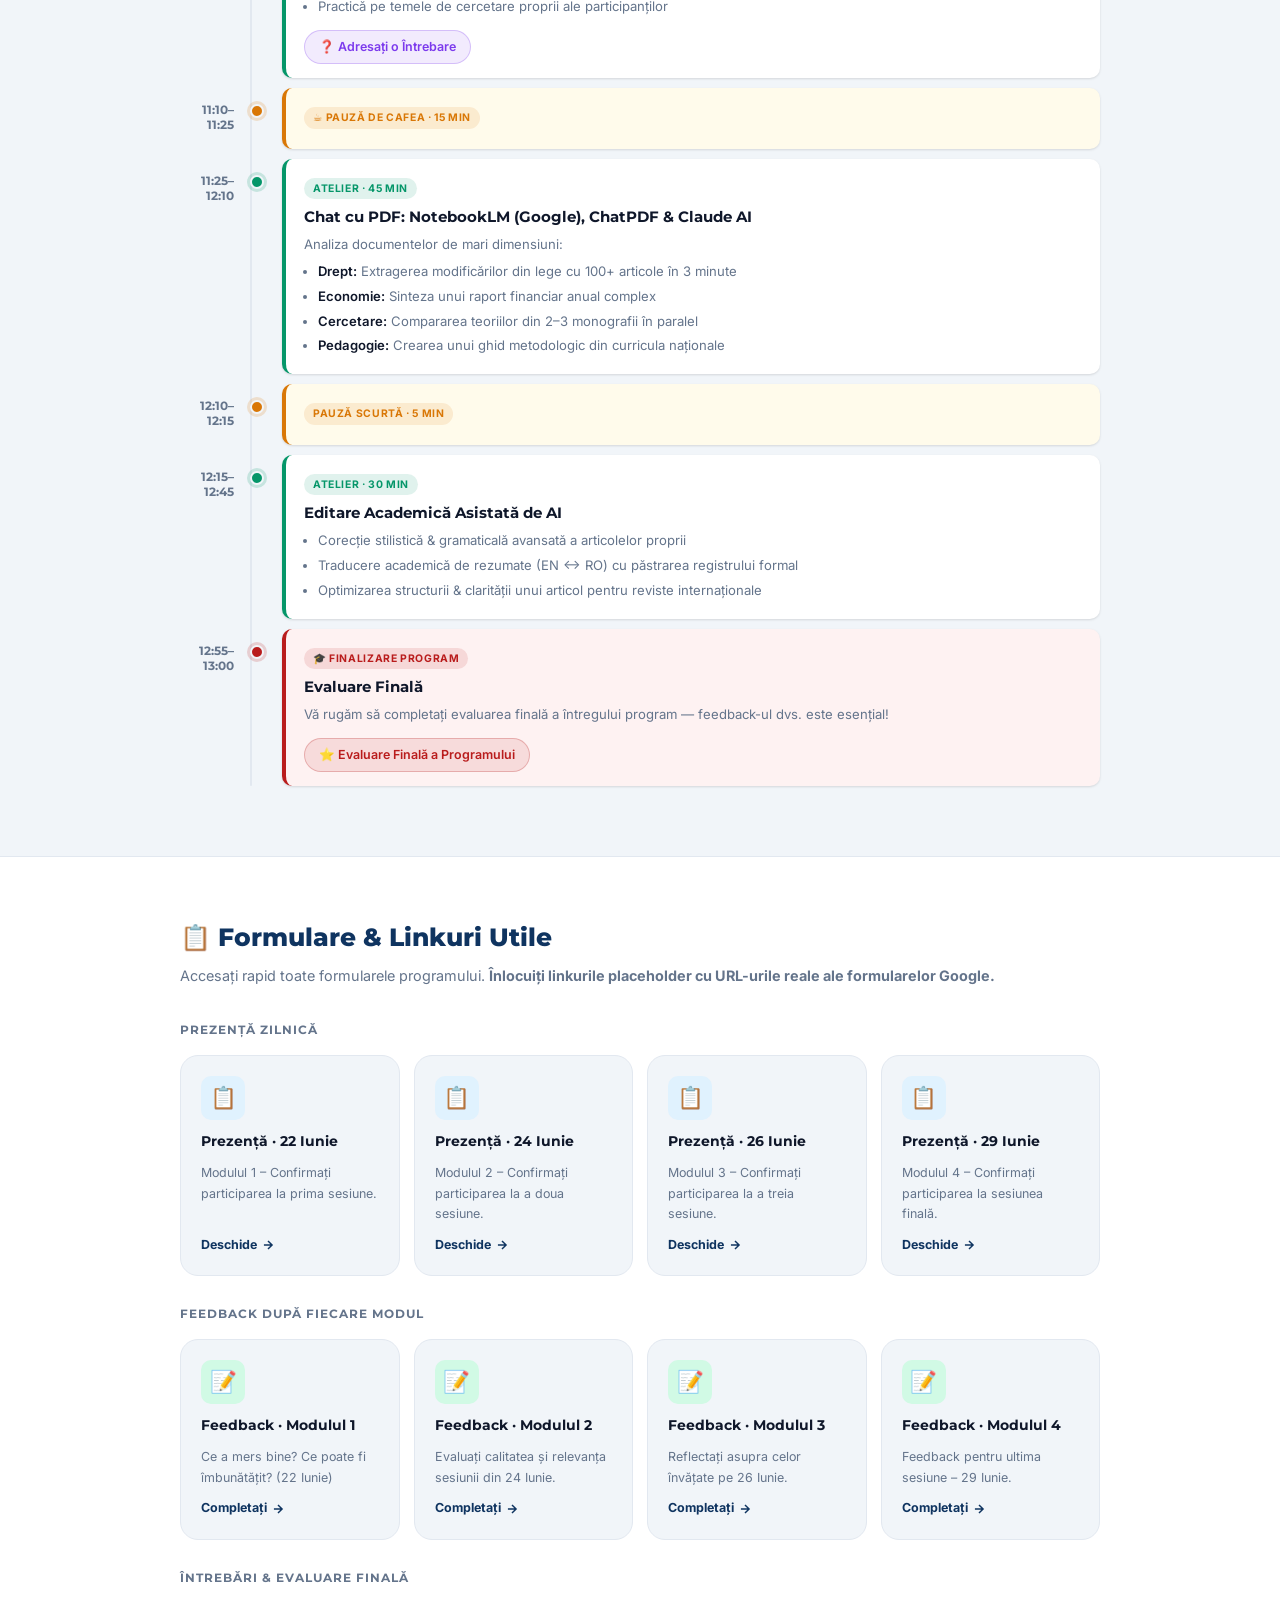
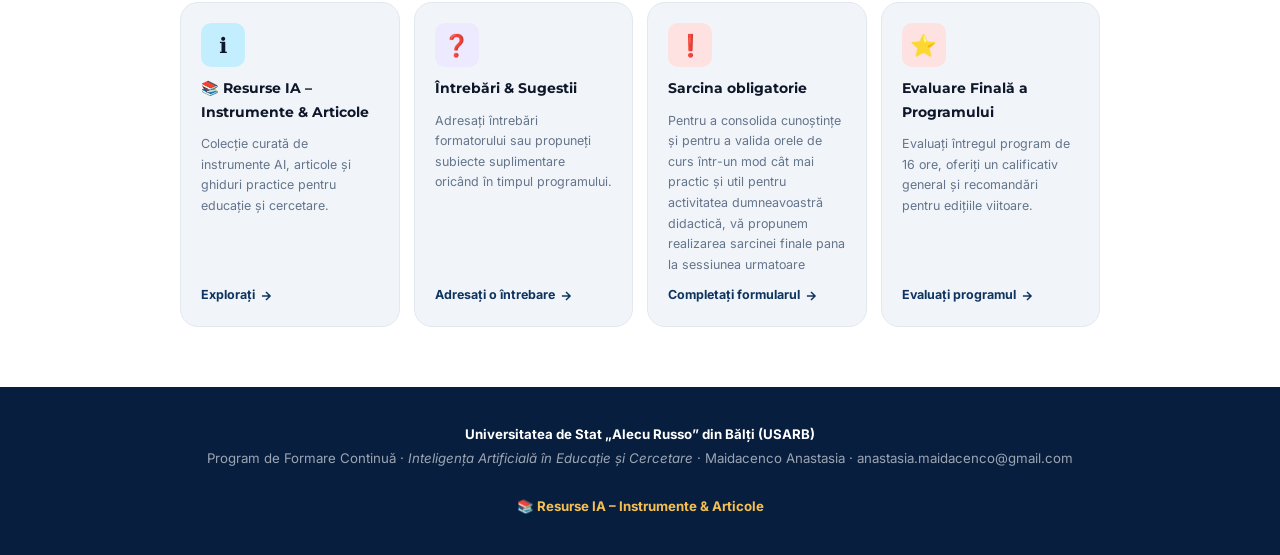
==== commit dbcfeac2: "update materials" ====
--- a/agenda.html
+++ b/agenda.html
@@ -31,6 +31,17 @@
     <button class="chip"        onclick="go(2)" aria-label="26 Iunie – Modulul 3">📅 26 iunie</button>
     <button class="chip"        onclick="go(3)" aria-label="29 Iunie – Modulul 4">📅 29 iunie</button>
   </nav>
+  <!-- DRIVE LINK -->
+<div style="text-align:center; padding:18px 20px 4px;">
+  <a href="https://drive.google.com/drive/folders/1dtwPLvqHMKYNhToc9SrxQeTo9jR8SnfJ?usp=sharing"
+     target="_blank" rel="noopener noreferrer"
+     style="display:inline-flex;align-items:center;gap:8px;background:var(--accent-light);color:#fff;padding:11px 22px;border-radius:var(--r);font-family:'Montserrat',sans-serif;font-weight:700;font-size:.9rem;text-decoration:none;transition:all .2s;"
+     onmouseover="this.style.background='var(--accent)';this.style.transform='translateY(-2px)'"
+     onmouseout="this.style.background='var(--accent-light)';this.style.transform='none'">
+    <svg width="16" height="16" viewBox="0 0 24 24" fill="none" stroke="currentColor" stroke-width="2.5" aria-hidden="true"><path d="M22 19a2 2 0 0 1-2 2H4a2 2 0 0 1-2-2V5a2 2 0 0 1 2-2h5l2 3h9a2 2 0 0 1 2 2z"/></svg>
+    Prezentări &amp; Materiale – toate 4 sesiuni
+  </a>
+</div>
 </header>
 
 <!-- ╔══════════════════════════════════════════╗
@@ -45,6 +56,8 @@
     <div class="stat"><span class="stat-n">13:00</span><span class="stat-l">Finalizare</span></div>
   </div>
 </div>
+
+
 
 <!-- ╔══════════════════════════════════════════╗
      ║  STICKY TAB BAR                          ║
